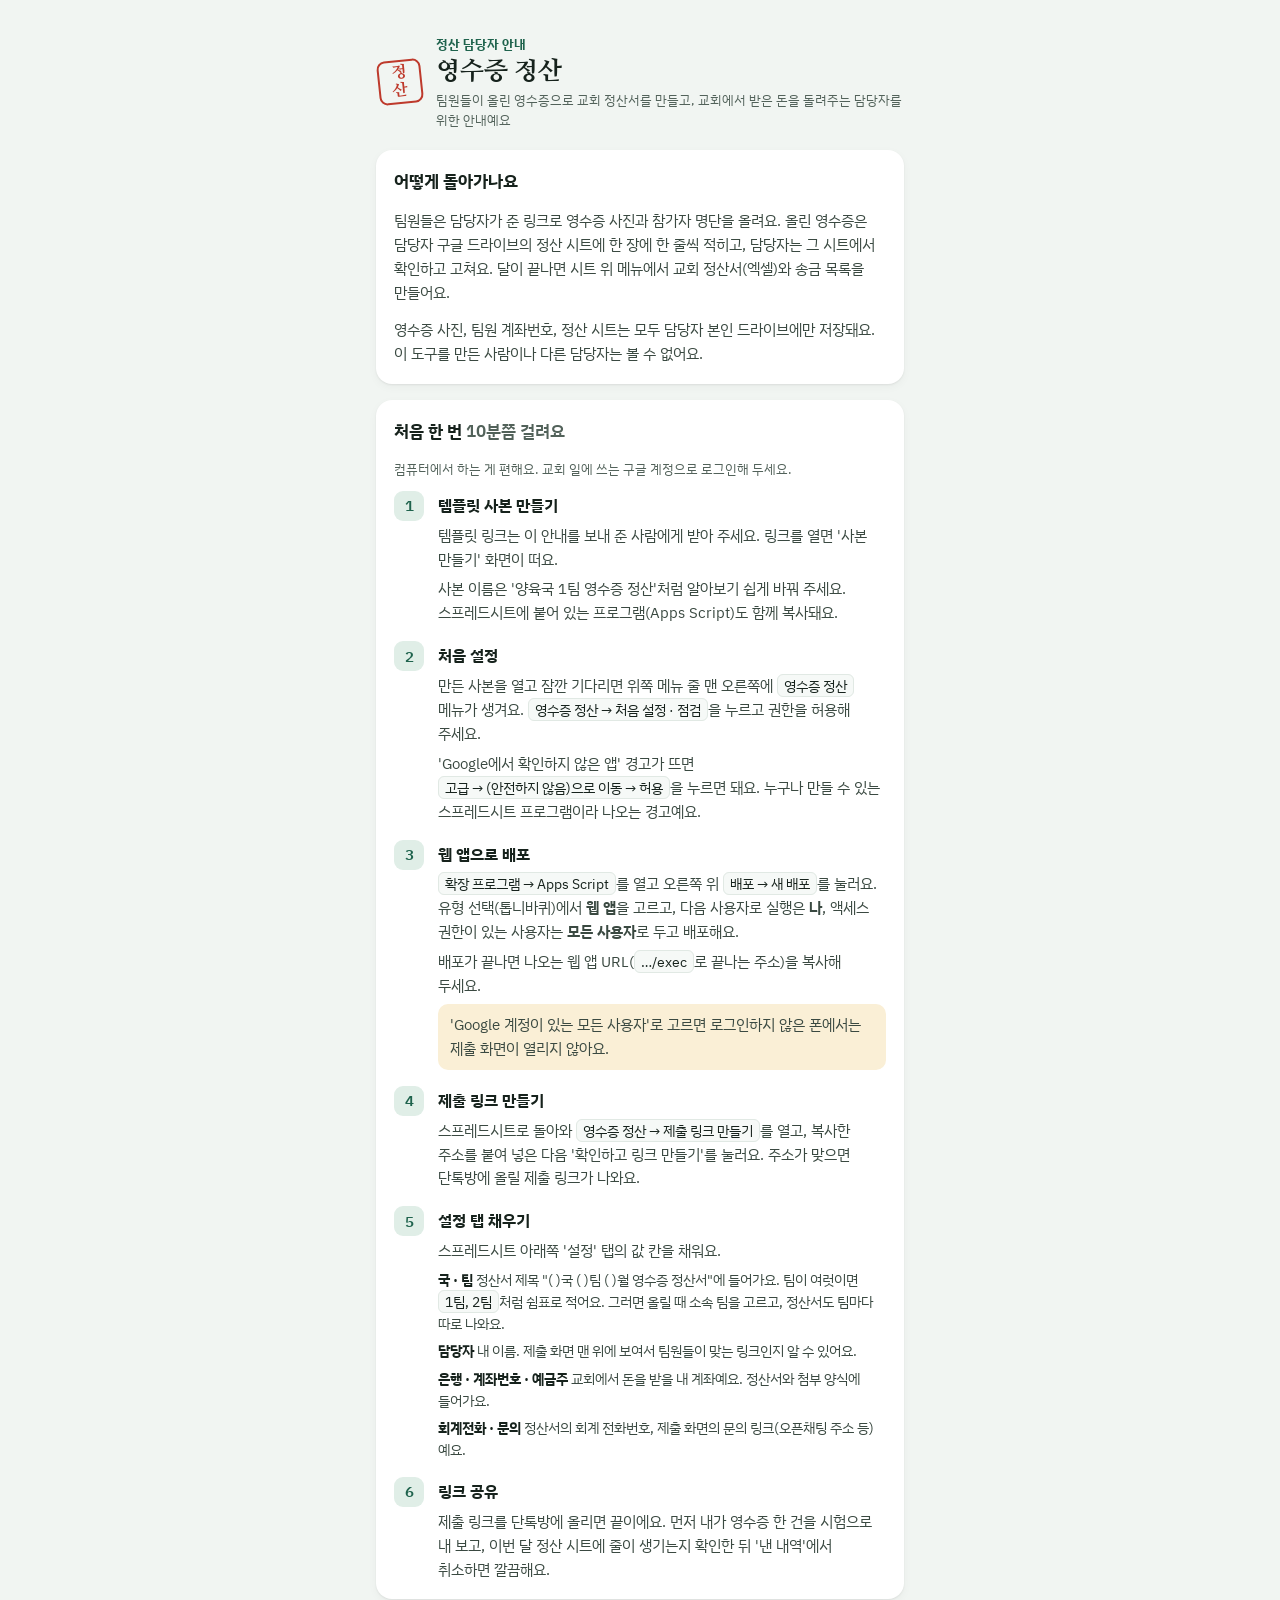
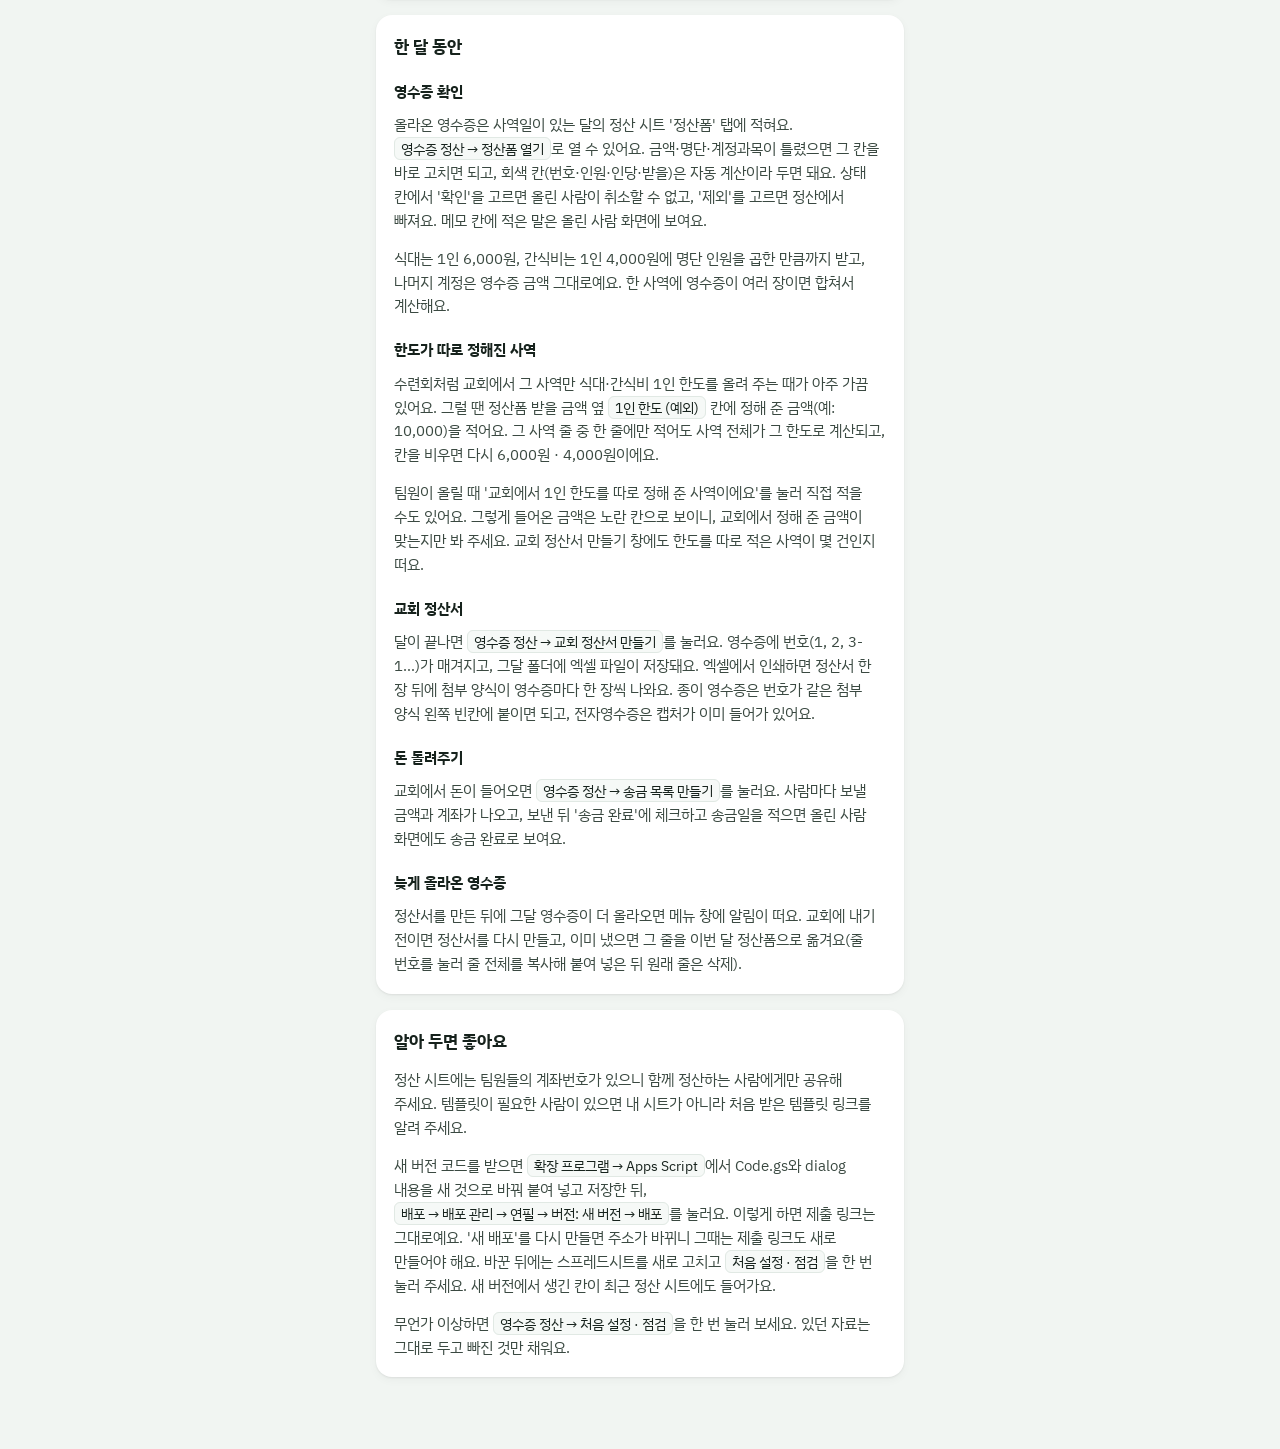
==== settle/guide.html @ 4d880f2c "Add files via upload" ====
<!doctype html>
<html lang="ko">
<head>
<meta charset="utf-8">
<meta name="viewport" content="width=device-width, initial-scale=1, viewport-fit=cover">
<meta name="robots" content="noindex, nofollow">
<meta name="theme-color" content="#1F634D">
<title>영수증 정산 담당자 안내</title>
<meta property="og:title" content="영수증 정산 담당자 안내">
<meta property="og:description" content="영수증을 모아 교회 정산서를 내는 담당자가 처음 한 번 준비하고 달마다 쓰는 방법">
<link rel="preconnect" href="https://fonts.googleapis.com">
<link rel="preconnect" href="https://fonts.gstatic.com" crossorigin>
<link href="https://fonts.googleapis.com/css2?family=IBM+Plex+Mono:wght@500;600&family=IBM+Plex+Sans+KR:wght@400;500;600;700&family=Nanum+Myeongjo:wght@700;800&display=swap" rel="stylesheet">
<link rel="stylesheet" href="style.css">
<style>
  .hero { display: flex; flex-direction: column; gap: 10px; padding: 20px 2px 4px; }
  .card p { margin: 0; }
  .card h3 { margin: 6px 0 -4px; font-size: 15px; font-weight: 700; }
  .steps { list-style: none; margin: 0; padding: 0; display: flex; flex-direction: column; gap: 18px; counter-reset: s; }
  .steps > li { position: relative; padding-left: 44px; counter-increment: s; display: flex; flex-direction: column; gap: 6px; }
  .steps > li::before { content: counter(s); position: absolute; left: 0; top: -2px; width: 30px; height: 30px; border-radius: 9px; display: grid; place-items: center;
                        background: var(--ledger-soft); color: var(--ledger); font: 600 15px/1 var(--mono); }
  .steps b.t { font-size: 16px; }
  .steps p, .card .txt { font-size: 14.5px; color: var(--sub2); line-height: 1.65; }
  .path { display: inline; padding: 1px 6px; border-radius: 6px; background: var(--surface2); border: 1px solid var(--line2); color: var(--ink); font-size: 13.5px; white-space: nowrap; }
  .copy-link { display: inline-flex; align-items: center; justify-content: center; min-height: 48px; padding: 0 18px; border-radius: 12px; background: var(--ledger); color: var(--ledger-ink);
               font-size: 15px; font-weight: 700; text-decoration: none; align-self: flex-start; }
  .warnline { font-size: 13.5px; color: var(--amber); background: var(--amber-bg); border-radius: 10px; padding: 9px 12px; line-height: 1.55; }
  .fine { font-size: 13px; color: var(--sub); }
  .kv { margin: 0; padding: 0; list-style: none; display: flex; flex-direction: column; gap: 6px; font-size: 14px; color: var(--sub2); }
  .kv b { color: var(--ink); }
</style>
</head>
<body>
<div class="page narrow">

  <div class="hero">
    <div class="brand"><span class="seal" aria-hidden="true">정산</span>
      <div><p class="org">정산 담당자 안내</p><h1>영수증 정산</h1>
        <p class="tagline">팀원들이 올린 영수증으로 교회 정산서를 만들고, 교회에서 받은 돈을 돌려주는 담당자를 위한 안내예요</p></div></div>
  </div>

  <section class="card" aria-labelledby="h-how">
    <h2 id="h-how">어떻게 돌아가나요</h2>
    <p class="txt">팀원들은 담당자가 준 링크로 영수증 사진과 참가자 명단을 올려요. 올린 영수증은 담당자 구글 드라이브의 정산 시트에 한 장에 한 줄씩 적히고, 담당자는 그 시트에서 확인하고 고쳐요. 달이 끝나면 시트 위 메뉴에서 교회 정산서(엑셀)와 송금 목록을 만들어요.</p>
    <p class="txt">영수증 사진, 팀원 계좌번호, 정산 시트는 모두 담당자 본인 드라이브에만 저장돼요. 이 도구를 만든 사람이나 다른 담당자는 볼 수 없어요.</p>
  </section>

  <section class="card" aria-labelledby="h-first">
    <h2 id="h-first">처음 한 번<span class="n">10분쯤 걸려요</span></h2>
    <p class="fine">컴퓨터에서 하는 게 편해요. 교회 일에 쓰는 구글 계정으로 로그인해 두세요.</p>
    <ol class="steps">
      <li>
        <b class="t">템플릿 사본 만들기</b>
        <a class="copy-link" id="copy-btn" href="#" hidden target="_blank" rel="noopener">사본 만들기</a>
        <p id="copy-none">템플릿 링크는 이 안내를 보내 준 사람에게 받아 주세요. 링크를 열면 '사본 만들기' 화면이 떠요.</p>
        <p>사본 이름은 '양육국 1팀 영수증 정산'처럼 알아보기 쉽게 바꿔 주세요. 스프레드시트에 붙어 있는 프로그램(Apps Script)도 함께 복사돼요.</p>
      </li>
      <li>
        <b class="t">처음 설정</b>
        <p>만든 사본을 열고 잠깐 기다리면 위쪽 메뉴 줄 맨 오른쪽에 <span class="path">영수증 정산</span> 메뉴가 생겨요. <span class="path">영수증 정산 → 처음 설정 · 점검</span>을 누르고 권한을 허용해 주세요.</p>
        <p>'Google에서 확인하지 않은 앱' 경고가 뜨면 <span class="path">고급 → (안전하지 않음)으로 이동 → 허용</span>을 누르면 돼요. 누구나 만들 수 있는 스프레드시트 프로그램이라 나오는 경고예요.</p>
      </li>
      <li>
        <b class="t">웹 앱으로 배포</b>
        <p><span class="path">확장 프로그램 → Apps Script</span>를 열고 오른쪽 위 <span class="path">배포 → 새 배포</span>를 눌러요. 유형 선택(톱니바퀴)에서 <b>웹 앱</b>을 고르고, 다음 사용자로 실행은 <b>나</b>, 액세스 권한이 있는 사용자는 <b>모든 사용자</b>로 두고 배포해요.</p>
        <p>배포가 끝나면 나오는 웹 앱 URL(<span class="path">…/exec</span>로 끝나는 주소)을 복사해 두세요.</p>
        <p class="warnline">'Google 계정이 있는 모든 사용자'로 고르면 로그인하지 않은 폰에서는 제출 화면이 열리지 않아요.</p>
      </li>
      <li>
        <b class="t">제출 링크 만들기</b>
        <p>스프레드시트로 돌아와 <span class="path">영수증 정산 → 제출 링크 만들기</span>를 열고, 복사한 주소를 붙여 넣은 다음 '확인하고 링크 만들기'를 눌러요. 주소가 맞으면 단톡방에 올릴 제출 링크가 나와요.</p>
      </li>
      <li>
        <b class="t">설정 탭 채우기</b>
        <p>스프레드시트 아래쪽 '설정' 탭의 값 칸을 채워요.</p>
        <ul class="kv">
          <li><b>국 · 팀</b> 정산서 제목 "(  )국 (  )팀 (  )월 영수증 정산서"에 들어가요. 팀이 여럿이면 <span class="path">1팀, 2팀</span>처럼 쉼표로 적어요. 그러면 올릴 때 소속 팀을 고르고, 정산서도 팀마다 따로 나와요.</li>
          <li><b>담당자</b> 내 이름. 제출 화면 맨 위에 보여서 팀원들이 맞는 링크인지 알 수 있어요.</li>
          <li><b>은행 · 계좌번호 · 예금주</b> 교회에서 돈을 받을 내 계좌예요. 정산서와 첨부 양식에 들어가요.</li>
          <li><b>회계전화 · 문의</b> 정산서의 회계 전화번호, 제출 화면의 문의 링크(오픈채팅 주소 등)예요.</li>
        </ul>
      </li>
      <li>
        <b class="t">링크 공유</b>
        <p>제출 링크를 단톡방에 올리면 끝이에요. 먼저 내가 영수증 한 건을 시험으로 내 보고, 이번 달 정산 시트에 줄이 생기는지 확인한 뒤 '낸 내역'에서 취소하면 깔끔해요.</p>
      </li>
    </ol>
  </section>

  <section class="card" aria-labelledby="h-month">
    <h2 id="h-month">한 달 동안</h2>
    <h3>영수증 확인</h3>
    <p class="txt">올라온 영수증은 사역일이 있는 달의 정산 시트 '정산폼' 탭에 적혀요. <span class="path">영수증 정산 → 정산폼 열기</span>로 열 수 있어요. 금액·명단·계정과목이 틀렸으면 그 칸을 바로 고치면 되고, 회색 칸(번호·인원·인당·받을)은 자동 계산이라 두면 돼요. 상태 칸에서 '확인'을 고르면 올린 사람이 취소할 수 없고, '제외'를 고르면 정산에서 빠져요. 메모 칸에 적은 말은 올린 사람 화면에 보여요.</p>
    <p class="txt">식대는 1인 6,000원, 간식비는 1인 4,000원에 명단 인원을 곱한 만큼까지 받고, 나머지 계정은 영수증 금액 그대로예요. 한 사역에 영수증이 여러 장이면 합쳐서 계산해요.</p>
    <h3>한도가 따로 정해진 사역</h3>
    <p class="txt">수련회처럼 교회에서 그 사역만 식대·간식비 1인 한도를 올려 주는 때가 아주 가끔 있어요. 그럴 땐 정산폼 받을 금액 옆 <span class="path">1인 한도 (예외)</span> 칸에 정해 준 금액(예: 10,000)을 적어요. 그 사역 줄 중 한 줄에만 적어도 사역 전체가 그 한도로 계산되고, 칸을 비우면 다시 6,000원 · 4,000원이에요.</p>
    <p class="txt">팀원이 올릴 때 '교회에서 1인 한도를 따로 정해 준 사역이에요'를 눌러 직접 적을 수도 있어요. 그렇게 들어온 금액은 노란 칸으로 보이니, 교회에서 정해 준 금액이 맞는지만 봐 주세요. 교회 정산서 만들기 창에도 한도를 따로 적은 사역이 몇 건인지 떠요.</p>
    <h3>교회 정산서</h3>
    <p class="txt">달이 끝나면 <span class="path">영수증 정산 → 교회 정산서 만들기</span>를 눌러요. 영수증에 번호(1, 2, 3-1…)가 매겨지고, 그달 폴더에 엑셀 파일이 저장돼요. 엑셀에서 인쇄하면 정산서 한 장 뒤에 첨부 양식이 영수증마다 한 장씩 나와요. 종이 영수증은 번호가 같은 첨부 양식 왼쪽 빈칸에 붙이면 되고, 전자영수증은 캡처가 이미 들어가 있어요.</p>
    <h3>돈 돌려주기</h3>
    <p class="txt">교회에서 돈이 들어오면 <span class="path">영수증 정산 → 송금 목록 만들기</span>를 눌러요. 사람마다 보낼 금액과 계좌가 나오고, 보낸 뒤 '송금 완료'에 체크하고 송금일을 적으면 올린 사람 화면에도 송금 완료로 보여요.</p>
    <h3>늦게 올라온 영수증</h3>
    <p class="txt">정산서를 만든 뒤에 그달 영수증이 더 올라오면 메뉴 창에 알림이 떠요. 교회에 내기 전이면 정산서를 다시 만들고, 이미 냈으면 그 줄을 이번 달 정산폼으로 옮겨요(줄 번호를 눌러 줄 전체를 복사해 붙여 넣은 뒤 원래 줄은 삭제).</p>
  </section>

  <section class="card" aria-labelledby="h-tips">
    <h2 id="h-tips">알아 두면 좋아요</h2>
    <p class="txt">정산 시트에는 팀원들의 계좌번호가 있으니 함께 정산하는 사람에게만 공유해 주세요. 템플릿이 필요한 사람이 있으면 내 시트가 아니라 처음 받은 템플릿 링크를 알려 주세요.</p>
    <p class="txt">새 버전 코드를 받으면 <span class="path">확장 프로그램 → Apps Script</span>에서 Code.gs와 dialog 내용을 새 것으로 바꿔 붙여 넣고 저장한 뒤, <span class="path">배포 → 배포 관리 → 연필 → 버전: 새 버전 → 배포</span>를 눌러요. 이렇게 하면 제출 링크는 그대로예요. '새 배포'를 다시 만들면 주소가 바뀌니 그때는 제출 링크도 새로 만들어야 해요. 바꾼 뒤에는 스프레드시트를 새로 고치고 <span class="path">처음 설정 · 점검</span>을 한 번 눌러 주세요. 새 버전에서 생긴 칸이 최근 정산 시트에도 들어가요.</p>
    <p class="txt">무언가 이상하면 <span class="path">영수증 정산 → 처음 설정 · 점검</span>을 한 번 눌러 보세요. 있던 자료는 그대로 두고 빠진 것만 채워요.</p>
  </section>

</div>
<script>
"use strict";
// ★ 템플릿 스프레드시트 주소(또는 ID)를 따옴표 안에 넣으면 '템플릿 사본 만들기' 버튼이 생겨요.
//   비워 두고 이 안내 주소 끝에 ?t=템플릿ID 를 붙여 보내도 돼요.
const 템플릿 = "";
(function () {
  function 아이디(v) {
    v = String(v || "").trim();
    const m = /\/d\/([A-Za-z0-9_-]{20,})/.exec(v);
    if (m) return m[1];
    return /^[A-Za-z0-9_-]{20,}$/.test(v) ? v : "";
  }
  let t = 아이디(템플릿);
  try { if (!t) t = 아이디(new URLSearchParams(location.search).get("t")); } catch (e) { }
  if (!t) return;
  const a = document.getElementById("copy-btn"), n = document.getElementById("copy-none");
  a.href = "https://docs.google.com/spreadsheets/d/" + t + "/copy";
  a.hidden = false;
  if (n) n.hidden = true;
})();
</script>
</body>
</html>
---- settle/style.css ----
/* 영수증 정산 — 제출 화면 · 관리자 화면 공통 */
:root {
  color-scheme: light;
  --paper: #F1F5F2; --surface: #FFFFFF; --surface2: #F6F9F7;
  --ink: #16221C; --sub: #52625A; --sub2: #3A4941;
  --line: #CDD8D1; --line2: #E1E9E4;
  --ledger: #1F634D; --ledger-ink: #FFFFFF; --ledger-soft: #E0EEE7; --ledger-line: #93BFAE;
  --seal: #BE3A2C;
  --amber-bg: #FAEFD6; --amber: #744E00; --red-bg: #FBE6E3; --red: #9E2B23; --blue-bg: #E4EEF7; --blue: #1D4E7A;
  --shadow: 0 1px 2px rgba(22,34,28,.07), 0 3px 10px rgba(22,34,28,.04);
  --form-paper: #FFFFFF; --form-ink: #151515; --form-line: #3A3A3A; --form-fill: #F1F1F1; --form-sub: #8A8A8A;
  --sans: "IBM Plex Sans KR", "Apple SD Gothic Neo", "Malgun Gothic", "Noto Sans KR", "Noto Sans CJK KR", sans-serif;
  --serif: "Nanum Myeongjo", "Noto Serif KR", "AppleMyungjo", "Noto Serif CJK KR", serif;
  --mono: "IBM Plex Mono", ui-monospace, "SFMono-Regular", Menlo, Consolas, monospace;
}
@media (prefers-color-scheme: dark) {
  :root {
    color-scheme: dark;
    --paper: #0E1411; --surface: #161F1A; --surface2: #1C2620;
    --ink: #E3ECE7; --sub: #9AAEA4; --sub2: #BDCBC3;
    --line: #2E3C35; --line2: #232E28;
    --ledger: #6CC3A1; --ledger-ink: #0A1914; --ledger-soft: #1A2F27; --ledger-line: #2F5B4B;
    --seal: #E26A5C;
    --amber-bg: #33270D; --amber: #F2C66E; --red-bg: #3A1A17; --red: #F29B91; --blue-bg: #14263A; --blue: #9CC7EE;
    --shadow: 0 1px 2px rgba(0,0,0,.4);
    --form-paper: #FBFBF8; --form-fill: #ECECE8;
  }
}

* { box-sizing: border-box; }
html { -webkit-text-size-adjust: 100%; }
body { margin: 0; background: var(--paper); color: var(--ink); font-family: var(--sans); font-size: 15px; line-height: 1.55; word-break: keep-all; overflow-wrap: anywhere; }
button, input, select, textarea { font-family: inherit; }
button { -webkit-tap-highlight-color: transparent; cursor: pointer; }
:focus-visible { outline: 2px solid var(--ledger); outline-offset: 2px; }
[hidden] { display: none !important; }
.sr { position: absolute !important; width: 1px; height: 1px; overflow: hidden; clip: rect(0 0 0 0); white-space: nowrap; }
.num { font-variant-numeric: tabular-nums; }
.page { max-width: 760px; margin: 0 auto; padding-inline: 16px; padding-block: max(14px, env(safe-area-inset-top)) max(72px, env(safe-area-inset-bottom)); display: flex; flex-direction: column; gap: 16px; }
.page.narrow { max-width: 560px; }

/* 머리 */
.top { display: flex; align-items: center; justify-content: space-between; gap: 12px 16px; flex-wrap: wrap; padding-top: 6px; }
.brand { display: flex; align-items: center; gap: 14px; min-width: 0; }
.seal { flex-shrink: 0; width: 44px; height: 44px; display: grid; place-items: center; border: 2px solid var(--seal); border-radius: 8px; color: var(--seal);
        font: 800 16px/1 var(--serif); writing-mode: vertical-rl; letter-spacing: 2px; transform: rotate(-6deg); }
.seal.sm { width: 34px; height: 34px; font-size: 13px; border-width: 1.5px; border-radius: 6px; }
h1 { margin: 0; font: 800 25px/1.2 var(--serif); letter-spacing: -.01em; text-wrap: balance; }
h1.sm { font-size: 20px; }
.org { margin: 0 0 3px; font-size: 13px; font-weight: 700; color: var(--ledger); }
.org.sm { margin: 2px 0 0; font-size: 12px; font-weight: 600; color: var(--sub); }
.tagline { margin: 3px 0 0; font-size: 13px; color: var(--sub); }
h2 { margin: 0; font-size: 17px; font-weight: 700; }
h2 .n { color: var(--sub); font-weight: 600; margin-left: 4px; }
.pill { display: inline-flex; align-items: center; gap: 6px; min-height: 40px; padding: 0 14px; border-radius: 20px; border: 1px solid var(--line); background: var(--surface);
        color: var(--ink); font-size: 14px; font-weight: 700; text-decoration: none; white-space: nowrap; }
.setup { margin: 0; padding: 10px 12px; border-radius: 10px; background: var(--red-bg); color: var(--red); font-size: 13px; line-height: 1.5; }

/* 버튼 · 입력 */
.btn { display: flex; align-items: center; justify-content: center; gap: 8px; width: 100%; min-height: 54px; padding: 0 16px; border: 0; border-radius: 14px;
       background: var(--ledger); color: var(--ledger-ink); font-size: 16px; font-weight: 700; text-align: center; text-decoration: none; }
.btn[disabled] { background: var(--line2); color: var(--sub2); cursor: default; font-size: 15px; }
.btn.busy[disabled] { background: var(--ledger); color: var(--ledger-ink); opacity: .85; }
.btn.ghost { min-height: 48px; background: var(--surface); box-shadow: inset 0 0 0 1.5px var(--line); color: var(--ink); font-size: 15px; }
.btn.danger { min-height: 48px; background: var(--surface); box-shadow: inset 0 0 0 1.5px var(--red-bg); color: var(--red); font-size: 15px; }
.btn.danger.sure { background: var(--red); color: #fff; box-shadow: none; }
.btn-sm { display: inline-flex; align-items: center; justify-content: center; gap: 6px; min-height: 40px; padding: 0 14px; border-radius: 10px; border: 1px solid var(--line);
          background: var(--surface); color: var(--ink); font-size: 14px; font-weight: 700; white-space: nowrap; text-decoration: none; }
.btn-sm.fill { background: var(--ledger); border-color: var(--ledger); color: var(--ledger-ink); }
.btn-sm.warn { border-color: var(--red-bg); color: var(--red); }
.btn-sm[disabled] { opacity: .55; cursor: default; }
.linkbtn { display: inline; padding: 0; border: 0; background: none; color: var(--ledger); font-size: inherit; font-weight: 700; text-decoration: underline; text-underline-offset: 2px; }
.linkbtn.red { color: var(--red); }
.fld { display: flex; flex-direction: column; gap: 6px; min-width: 0; }
.fld > span:first-child, .lbl { font-size: 14px; font-weight: 700; }
.fld small { font-size: 12px; color: var(--sub); font-weight: 400; }
.inp { width: 100%; height: 48px; padding: 0 14px; border: 1px solid var(--line); border-radius: 10px; background: var(--surface); color: var(--ink); font-size: 16px; }
textarea.inp { height: auto; min-height: 84px; padding: 10px 14px; line-height: 1.5; resize: vertical; }
.inp::placeholder { color: #7B8A82; }
.inp.digits { letter-spacing: .3em; }
.suffix { display: flex; align-items: center; gap: 8px; }
.suffix .inp { flex: 1; min-width: 0; }
.suffix b { font-weight: 600; color: var(--sub2); }
.grid2 { display: grid; grid-template-columns: repeat(2, minmax(0, 1fr)); gap: 12px; }
.grid2 .wide { grid-column: 1 / -1; }
@media (max-width: 479px) { .grid2 { grid-template-columns: minmax(0, 1fr); } }
.check { display: flex; align-items: center; gap: 10px; min-height: 40px; font-size: 14px; color: var(--sub2); }
.check input { width: 20px; height: 20px; margin: 0; accent-color: var(--ledger); flex-shrink: 0; }
.foot { margin: 0; font-size: 13px; line-height: 1.55; color: var(--sub); }
.note { margin: 0; font-size: 13px; line-height: 1.55; color: var(--sub); }
.note.warn { color: var(--amber); }
.spin { width: 18px; height: 18px; flex-shrink: 0; border: 2.5px solid currentColor; border-right-color: transparent; border-radius: 50%; animation: spin .8s linear infinite; }
.spin.sm { width: 14px; height: 14px; border-width: 2px; }
@keyframes spin { to { transform: rotate(360deg); } }
@media (prefers-reduced-motion: reduce) { .spin { animation-duration: 2.4s; } }
.box { margin: 0; display: flex; align-items: flex-start; gap: 8px; padding: 10px 12px; border-radius: 10px; font-size: 13.5px; line-height: 1.5; }
.box svg { flex-shrink: 0; margin-top: 2px; }
.box.bad { background: var(--red-bg); color: var(--red); }
.box.warn { background: var(--amber-bg); color: var(--amber); }
.box.info { background: var(--ledger-soft); color: var(--sub2); }
.card { background: var(--surface); border-radius: 16px; box-shadow: var(--shadow); padding: 18px; display: flex; flex-direction: column; gap: 14px; }

/* 탭 */
.tabs { display: inline-grid; grid-auto-flow: column; gap: 4px; padding: 4px; border-radius: 12px; background: var(--line2); max-width: 100%; overflow-x: auto; }
.tabs button { min-height: 40px; padding: 0 14px; border: 0; border-radius: 9px; background: transparent; color: var(--sub2); font-size: 14px; font-weight: 700; white-space: nowrap; }
.tabs button[aria-pressed="true"] { background: var(--surface); color: var(--ink); box-shadow: 0 1px 2px rgba(0,0,0,.12); }
.tabs .cnt { margin-left: 4px; padding: 0 6px; border-radius: 8px; background: var(--ledger-soft); color: var(--ledger); font-size: 12px; }
.tabs.wide { display: grid; grid-auto-columns: minmax(0, 1fr); width: 100%; }

/* 요약 (영수증 띠) */
.summary { position: relative; background: var(--surface); border-radius: 16px 16px 0 0; box-shadow: var(--shadow); padding: 18px 18px 20px; display: flex; flex-direction: column; gap: 12px; margin-bottom: 6px; }
.summary::after { content: ""; position: absolute; left: 0; right: 0; bottom: -7px; height: 8px; background: var(--surface);
  -webkit-mask: url("data:image/svg+xml,%3Csvg xmlns='http://www.w3.org/2000/svg' width='12' height='8'%3E%3Cpath d='M0 0h12L6 8z'/%3E%3C/svg%3E") 0 0 / 12px 8px repeat-x;
          mask: url("data:image/svg+xml,%3Csvg xmlns='http://www.w3.org/2000/svg' width='12' height='8'%3E%3Cpath d='M0 0h12L6 8z'/%3E%3C/svg%3E") 0 0 / 12px 8px repeat-x; }
.eyebrow { margin: 0; font-size: 13px; font-weight: 600; color: var(--sub); letter-spacing: .02em; }
.big { display: flex; align-items: baseline; justify-content: space-between; gap: 12px; flex-wrap: wrap; }
.big span { font-size: 15px; font-weight: 700; }
.big b { font-size: 34px; line-height: 1.1; font-weight: 700; color: var(--ledger); font-variant-numeric: tabular-nums; }
.big b small { font-size: 18px; margin-left: 2px; }
.big.mid b { font-size: 28px; }
.meta { margin: -6px 0 0; font-size: 13px; color: var(--sub); font-variant-numeric: tabular-nums; }
.acct { list-style: none; margin: 0; padding: 12px 0 0; border-top: 1px dashed var(--line); display: flex; flex-direction: column; gap: 6px; font-size: 14px; }
.acct li { display: flex; align-items: baseline; gap: 6px; color: var(--sub2); }
.acct .lead { flex: 1; min-width: 12px; border-bottom: 1.5px dotted var(--line); transform: translateY(-4px); }
.acct .n { font-variant-numeric: tabular-nums; font-weight: 600; color: var(--ink); white-space: nowrap; }

/* 사역 카드 */
.list-head { display: flex; align-items: center; justify-content: space-between; gap: 12px; }
.items { display: flex; flex-direction: column; gap: 10px; }
.empty { margin: 0; padding: 22px 16px; border-radius: 14px; border: 1.5px dashed var(--line); text-align: center; color: var(--sub); font-size: 14px; }
.item { background: var(--surface); border-radius: 14px; box-shadow: var(--shadow); scroll-margin-top: 12px; }
.item.open { box-shadow: 0 0 0 2px var(--ledger), var(--shadow); }
.item.dim { opacity: .62; }
.head-btn { display: grid; grid-template-columns: auto minmax(0, 1fr) auto; align-items: start; gap: 12px; width: 100%; padding: 14px 14px 12px; border: 0; border-radius: 14px;
            background: none; color: inherit; text-align: left; font-size: 15px; }
.no { display: grid; place-items: center; min-width: 34px; height: 34px; padding: 0 6px; border-radius: 9px; background: var(--ledger-soft); color: var(--ledger); font: 600 15px/1 var(--mono); }
.no.off { background: var(--line2); color: var(--sub); }
.head-main { display: flex; flex-direction: column; gap: 1px; min-width: 0; }
.head-main .t { font-size: 16px; font-weight: 700; line-height: 1.4; }
.head-main .t.dim { color: var(--sub); font-weight: 600; }
.head-main .m { font-size: 13px; color: var(--sub); }
.head-amt { display: flex; flex-direction: column; align-items: flex-end; gap: 3px; text-align: right; }
.head-amt b { font-size: 16px; font-weight: 700; font-variant-numeric: tabular-nums; white-space: nowrap; }
.head-amt s { font-size: 12px; color: var(--sub); font-variant-numeric: tabular-nums; white-space: nowrap; }
.flag { padding: 2px 8px; border-radius: 999px; font-size: 11px; font-weight: 700; white-space: nowrap; }
.flag.ok { background: var(--ledger-soft); color: var(--ledger); }
.flag.warn { background: var(--amber-bg); color: var(--amber); }
.flag.bad { background: var(--red-bg); color: var(--red); }
.flag.wait { background: var(--line2); color: var(--sub2); }
.flag.paid { background: var(--blue-bg); color: var(--blue); }
.strip { display: flex; flex-wrap: wrap; gap: 8px; padding: 0 14px 12px 60px; }
.tb { position: relative; width: 44px; height: 58px; border-radius: 6px; overflow: hidden; background: var(--surface2); border: 1px solid var(--line2); padding: 0; }
.tb img { display: block; width: 100%; height: 100%; object-fit: cover; }
.tb .tno { position: absolute; left: 2px; bottom: 2px; padding: 0 4px; border-radius: 4px; background: rgba(12,20,16,.72); color: #fff; font: 600 10px/1.5 var(--mono); }
.tb .ph { display: grid; place-items: center; width: 100%; height: 100%; font-size: 10px; color: var(--sub); }
.line-note { margin: 0; padding: 0 14px 12px 60px; font-size: 13px; line-height: 1.5; }
.line-note.bad { color: var(--red); }
.line-note.warn { color: var(--amber); }
.line-note.sub { color: var(--sub); }
@media (max-width: 380px) { .strip, .line-note { padding-left: 14px; } }
.add-row { display: flex; align-items: center; justify-content: center; gap: 8px; width: 100%; min-height: 52px; border: 1.5px dashed var(--ledger-line);
           border-radius: 14px; background: transparent; color: var(--ledger); font-size: 15px; font-weight: 700; }

/* 사역 쓰기 */
.ed { border-top: 1px solid var(--line2); padding: 16px 14px 14px; display: flex; flex-direction: column; gap: 20px; }
.f { display: flex; flex-direction: column; gap: 8px; }
.f-h { display: flex; align-items: baseline; justify-content: space-between; gap: 8px; }
.opt { font-size: 12px; font-weight: 600; color: var(--sub); margin-left: 4px; }
.count { font-size: 15px; font-weight: 700; color: var(--ledger); font-variant-numeric: tabular-nums; }
.hint { font-size: 12px; color: var(--sub); text-align: right; }
.seg3 { display: grid; grid-template-columns: repeat(3, minmax(0, 1fr)); gap: 6px; }
.seg3 button { display: flex; flex-direction: column; align-items: center; justify-content: center; gap: 1px; min-height: 58px; padding: 6px 4px; border-radius: 12px;
               border: 1px solid var(--line); background: var(--surface); color: var(--ink); }
.seg3 b { font-size: 15px; }
.seg3 small { font-size: 12px; color: var(--sub); font-variant-numeric: tabular-nums; }
.seg3 button[aria-pressed="true"] { border-color: var(--ledger); background: var(--ledger-soft); box-shadow: inset 0 0 0 1px var(--ledger); }
.seg3 button[aria-pressed="true"] small { color: var(--ledger); }
.rule { margin: 0; font-size: 13px; line-height: 1.55; color: var(--sub); }
.rule b { color: var(--ink); }
.chips { display: flex; flex-wrap: wrap; gap: 6px; }
.chip-btn { min-height: 40px; padding: 0 14px; border-radius: 20px; border: 1px solid var(--line); background: var(--surface); color: var(--sub2); font-size: 14px; font-weight: 600; }
.chip-btn[aria-pressed="true"] { background: var(--ledger); border-color: var(--ledger); color: var(--ledger-ink); }
.acts { display: grid; grid-template-columns: repeat(2, minmax(0, 1fr)); gap: 6px; }
@media (max-width: 339px) { .acts { grid-template-columns: 1fr; } }
.act { display: flex; align-items: flex-start; gap: 9px; width: 100%; min-height: 56px; padding: 9px 10px; border-radius: 12px; border: 1px solid var(--line);
       background: var(--surface); color: var(--ink); text-align: left; }
.act .tick { flex-shrink: 0; width: 20px; height: 20px; margin-top: 1px; display: grid; place-items: center; border-radius: 5px; border: 1.5px solid var(--ledger-line);
             background: var(--surface); color: var(--ledger-ink); }
.act .tx { display: flex; flex-direction: column; gap: 1px; min-width: 0; }
.act b { font-size: 15px; line-height: 1.3; }
.act small { font-size: 12px; line-height: 1.4; color: var(--sub); }
.act[aria-checked="true"] { border-color: var(--ledger); background: var(--ledger-soft); box-shadow: inset 0 0 0 1px var(--ledger); }
.act[aria-checked="true"] .tick { background: var(--ledger); border-color: var(--ledger); }
textarea.inp.memo { min-height: 66px; }
.linkbtn.sm { font-size: 13px; align-self: flex-start; text-align: left; }
.limit { display: flex; flex-direction: column; gap: 6px; padding: 10px 12px; border-radius: 12px; background: var(--amber-bg); }
.limit .amt { max-width: 240px; }
.limit .note { color: var(--amber); }
.names { list-style: none; margin: 0; padding: 0; display: flex; flex-wrap: wrap; gap: 6px; }
.name { display: inline-flex; align-items: center; height: 36px; padding: 0 2px 0 12px; border-radius: 18px; background: var(--ledger-soft); font-size: 14px; font-weight: 600; max-width: 100%; }
.name span { min-width: 0; overflow: hidden; text-overflow: ellipsis; white-space: nowrap; }
.name button { display: grid; place-items: center; width: 32px; height: 32px; flex-shrink: 0; padding: 0; border: 0; border-radius: 16px; background: none; color: var(--sub2); }
.none { margin: 0; padding: 10px 12px; border-radius: 10px; background: var(--surface2); font-size: 13px; color: var(--sub); }
.addrow { display: flex; gap: 8px; }
.addrow .inp { flex: 1; min-width: 0; }
.addrow .btn-sm { min-height: 48px; }
.names-tools { display: flex; flex-wrap: wrap; align-items: center; justify-content: space-between; gap: 8px; }
.names-tools select { max-width: 100%; height: 40px; padding: 0 10px; border-radius: 10px; border: 1px solid var(--line); background: var(--surface); color: var(--ink); font-size: 14px; }

.rcs { display: flex; flex-direction: column; gap: 10px; }
.rcs:empty { display: none; }
.rc { display: flex; flex-direction: column; gap: 10px; padding: 10px 12px 12px; border: 1px solid var(--line); border-radius: 12px; background: var(--surface); }
.rc-top { display: flex; align-items: center; justify-content: space-between; gap: 8px; }
.rno { padding: 2px 8px; border: 1.5px solid var(--ledger-line); border-radius: 6px; color: var(--ledger); font: 600 13px/1.5 var(--mono); }
.x { display: grid; place-items: center; width: 40px; height: 40px; margin: -8px -8px -8px 0; padding: 0; border: 0; border-radius: 20px; background: none; color: var(--sub2); }
.rc-body { display: flex; align-items: flex-start; gap: 12px; }
.thumb { position: relative; flex-shrink: 0; width: 66px; height: 90px; border-radius: 8px; overflow: hidden; background: var(--surface2); border: 1px solid var(--line2); padding: 0; }
.thumb img { display: block; width: 100%; height: 100%; object-fit: cover; }
.thumb .ph { display: grid; place-items: center; width: 100%; height: 100%; padding: 4px; text-align: center; font-size: 11px; line-height: 1.3; color: var(--sub); }
.thumb .ov { position: absolute; inset: 0; display: grid; place-items: center; background: rgba(12,20,16,.45); color: #fff; }
.thumb .ov.bad { background: rgba(160,48,43,.8); font-weight: 700; font-size: 13px; }
.thumb .done { position: absolute; left: 4px; bottom: 4px; display: grid; place-items: center; width: 20px; height: 20px; border-radius: 10px; background: #fff; color: #1F634D; box-shadow: 0 1px 2px rgba(0,0,0,.25); }
.rc-right { flex-grow: 1; min-width: 0; display: flex; flex-direction: column; gap: 8px; }
.seg2 { display: grid; grid-template-columns: repeat(2, minmax(0, 1fr)); gap: 4px; padding: 3px; border-radius: 11px; background: var(--surface2); border: 1px solid var(--line2); }
.seg2 button { height: 38px; padding: 0 4px; border: 0; border-radius: 8px; background: transparent; color: var(--sub); font-size: 14px; font-weight: 600; }
.seg2 button[aria-pressed="true"] { background: var(--surface); color: var(--ledger); box-shadow: 0 1px 2px rgba(0,0,0,.14); }
@media (max-width: 359px) { .seg2 .w { display: none; } }
.amt { display: flex; align-items: center; gap: 6px; font-size: 15px; }
.amt input { flex: 1; min-width: 0; height: 46px; padding: 0 12px; border: 1px solid var(--line); border-radius: 10px; background: var(--surface); color: var(--ink);
             font-size: 18px; font-weight: 700; text-align: right; font-variant-numeric: tabular-nums; }
.amt input::placeholder { color: #7B8A82; font-weight: 500; }
.att { display: flex; flex-wrap: wrap; align-items: center; gap: 8px; }
.att:empty { display: none; }
.att .tb { width: 48px; height: 48px; }
.att .tb .del { position: absolute; top: 1px; right: 1px; display: grid; place-items: center; width: 24px; height: 24px; padding: 0; border: 0; border-radius: 12px;
                background: rgba(12,20,16,.72); color: #fff; }
.attadd { display: inline-flex; align-items: center; gap: 4px; min-height: 40px; padding: 0 12px; border: 1.5px dashed var(--ledger-line); border-radius: 10px; background: transparent;
          color: var(--ledger); font-size: 13px; font-weight: 700; }
.rc-msg { display: flex; flex-direction: column; gap: 6px; }
.rc-msg:empty { display: none; }
.st { margin: 0; display: flex; align-items: flex-start; gap: 6px; font-size: 13px; line-height: 1.5; color: var(--sub); }
.st svg { flex-shrink: 0; margin-top: 2px; }
.st.ok { color: var(--ledger); }
.st.warn { padding: 8px 10px; border-radius: 8px; background: var(--amber-bg); color: var(--amber); }
.st.bad { color: var(--red); }
.cands { display: flex; flex-wrap: wrap; align-items: center; gap: 6px; }
.cands span { width: 100%; font-size: 12px; color: var(--sub); }
.cand { min-height: 36px; padding: 0 12px; border: 1px solid var(--line); border-radius: 18px; background: var(--surface); color: var(--ledger); font-size: 14px; font-weight: 600; font-variant-numeric: tabular-nums; }
.pair { display: flex; flex-wrap: wrap; gap: 6px; }
.pair button { min-height: 36px; padding: 0 12px; border-radius: 18px; font-size: 13px; font-weight: 700; }
.pair .yes { border: 0; background: var(--ledger); color: var(--ledger-ink); }
.pair .no2 { border: 1px solid var(--line); background: var(--surface); color: var(--sub2); }
.rc-add { display: flex; flex-direction: column; gap: 8px; }
.add-tile { display: flex; align-items: center; justify-content: center; gap: 8px; width: 100%; min-height: 54px; border: 1.5px dashed var(--ledger-line); border-radius: 12px;
            background: var(--surface2); color: var(--ledger); font-size: 15px; font-weight: 700; }
.rc-add .row { display: flex; flex-wrap: wrap; align-items: center; justify-content: space-between; gap: 8px; font-size: 13px; color: var(--sub); }
.calc { display: flex; flex-direction: column; gap: 8px; }
.calc:empty { display: none; }
.sum { display: flex; flex-direction: column; gap: 6px; padding: 12px 14px; border-radius: 12px; background: var(--surface2); border: 1px solid var(--line2); }
.sum .r { display: flex; justify-content: space-between; gap: 10px; font-size: 14px; color: var(--sub2); font-variant-numeric: tabular-nums; }
.sum .hr { height: 0; border-top: 1px dashed var(--line); margin: 2px 0; }
.sum .tot { display: flex; justify-content: space-between; align-items: baseline; gap: 10px; font-size: 15px; font-weight: 700; }
.sum .tot b { font-size: 19px; color: var(--ledger); font-variant-numeric: tabular-nums; }
.warns { display: flex; flex-direction: column; gap: 6px; }
.warns:empty { display: none; }
.ed-foot { display: grid; grid-template-columns: minmax(0, 2fr) minmax(0, 1fr); gap: 8px; }
.ed-foot .btn { min-height: 48px; font-size: 15px; }

/* 교회 양식 미리 보기 */
.scroller { overflow-x: auto; border-radius: 12px; -webkit-overflow-scrolling: touch; }
.sheet { min-width: 700px; padding: 22px 22px 26px; background: var(--form-paper); color: var(--form-ink); font-size: 12px; line-height: 1.4; }
.sheet .t { display: flex; align-items: flex-start; justify-content: space-between; gap: 12px; }
.sheet h3 { margin: 0; flex-grow: 1; text-align: center; font: 700 19px/1.3 var(--sans); letter-spacing: .02em; }
.sheet .yr { text-align: right; font-size: 11.5px; line-height: 1.5; white-space: nowrap; }
.sheet h4 { margin: 16px 0 6px; font-size: 13px; }
.sheet h4 small { font-weight: 400; color: var(--form-sub); margin-left: 6px; }
.sheet table { width: 100%; border-collapse: collapse; font-variant-numeric: tabular-nums; }
.sheet th, .sheet td { border: 1px solid var(--form-line); padding: 5px 6px; text-align: center; height: 26px; }
.sheet th { background: var(--form-fill); font-weight: 700; }
.sheet td.r { text-align: right; }
.sheet tr.total td { font-weight: 700; background: var(--form-fill); }
.sheet .bank { width: 70%; margin-left: auto; margin-top: 12px; }
.forms { display: grid; grid-auto-flow: column; grid-auto-columns: 232px; gap: 12px; overflow-x: auto; padding-bottom: 10px; -webkit-overflow-scrolling: touch; }
.form { display: flex; flex-direction: column; background: var(--form-paper); color: var(--form-ink); border: 1px solid var(--form-line); font-size: 11.5px; line-height: 1.4; }
.form .fh { padding: 7px 8px 5px; border-bottom: 1px solid var(--form-line); text-align: center; }
.form .fh b { display: block; font: 800 17px/1.2 var(--serif); letter-spacing: .3em; }
.form .fh span { display: flex; justify-content: space-between; margin-top: 3px; font-size: 10px; color: var(--form-sub); }
.form .fh span em { font: 600 11px var(--mono); color: var(--form-ink); font-style: normal; }
.form dl { display: grid; grid-template-columns: 76px minmax(0, 1fr); margin: 0; }
.form dt, .form dd { margin: 0; padding: 4px 6px; border-bottom: 1px solid var(--form-line); min-height: 25px; }
.form dt { background: var(--form-fill); border-right: 1px solid var(--form-line); font-weight: 700; font-size: 11px; }
.form dd { white-space: pre-line; }
.form .attach { display: flex; align-items: center; justify-content: center; gap: 4px; height: 230px; padding: 6px; border-bottom: 1px solid var(--form-line); color: var(--form-sub); font-size: 11px; }
.form .attach img { min-width: 0; max-width: 100%; max-height: 100%; object-fit: contain; }
.form .who { padding: 4px 6px; background: var(--form-fill); border-bottom: 1px solid var(--form-line); font-weight: 700; font-size: 11px; text-align: center; }
.form .names-p { margin: 0; padding: 5px 6px 8px; min-height: 40px; font-size: 11px; }

/* 사진 크게 보기 */
.viewer { position: fixed; inset: 0; z-index: 20; display: flex; flex-direction: column; background: rgba(8,12,10,.92); }
.viewer .bar { display: flex; align-items: center; justify-content: space-between; gap: 10px; padding: max(10px, env(safe-area-inset-top)) 12px 10px; color: #fff; font-size: 14px; }
.viewer .bar button { min-height: 40px; padding: 0 14px; border: 0; border-radius: 10px; background: rgba(255,255,255,.14); color: #fff; font-weight: 700; }
.viewer .body { flex: 1; min-height: 0; overflow: auto; display: grid; place-items: center; padding: 8px 12px max(16px, env(safe-area-inset-bottom)); color: #fff; }
.viewer img { max-width: 100%; height: auto; background: #fff; }

.toast { position: fixed; left: 50%; bottom: calc(20px + env(safe-area-inset-bottom, 0px)); z-index: 30; display: flex; align-items: center; gap: 12px; max-width: calc(100% - 32px);
         padding: 12px 16px; border-radius: 12px; background: #1B2A23; color: #fff; font-size: 14px; line-height: 1.5; box-shadow: 0 6px 20px rgba(0,0,0,.25);
         opacity: 0; transform: translate(-50%, 16px); pointer-events: none; transition: opacity .2s, transform .2s; }
.toast.on { opacity: 1; transform: translate(-50%, 0); pointer-events: auto; }
.toast button { flex-shrink: 0; min-height: 36px; padding: 0 10px; border: 0; border-radius: 8px; background: rgba(255,255,255,.14); color: #fff; font-size: 13px; font-weight: 700; }
@media (prefers-reduced-motion: reduce) { .toast { transition: none; } }
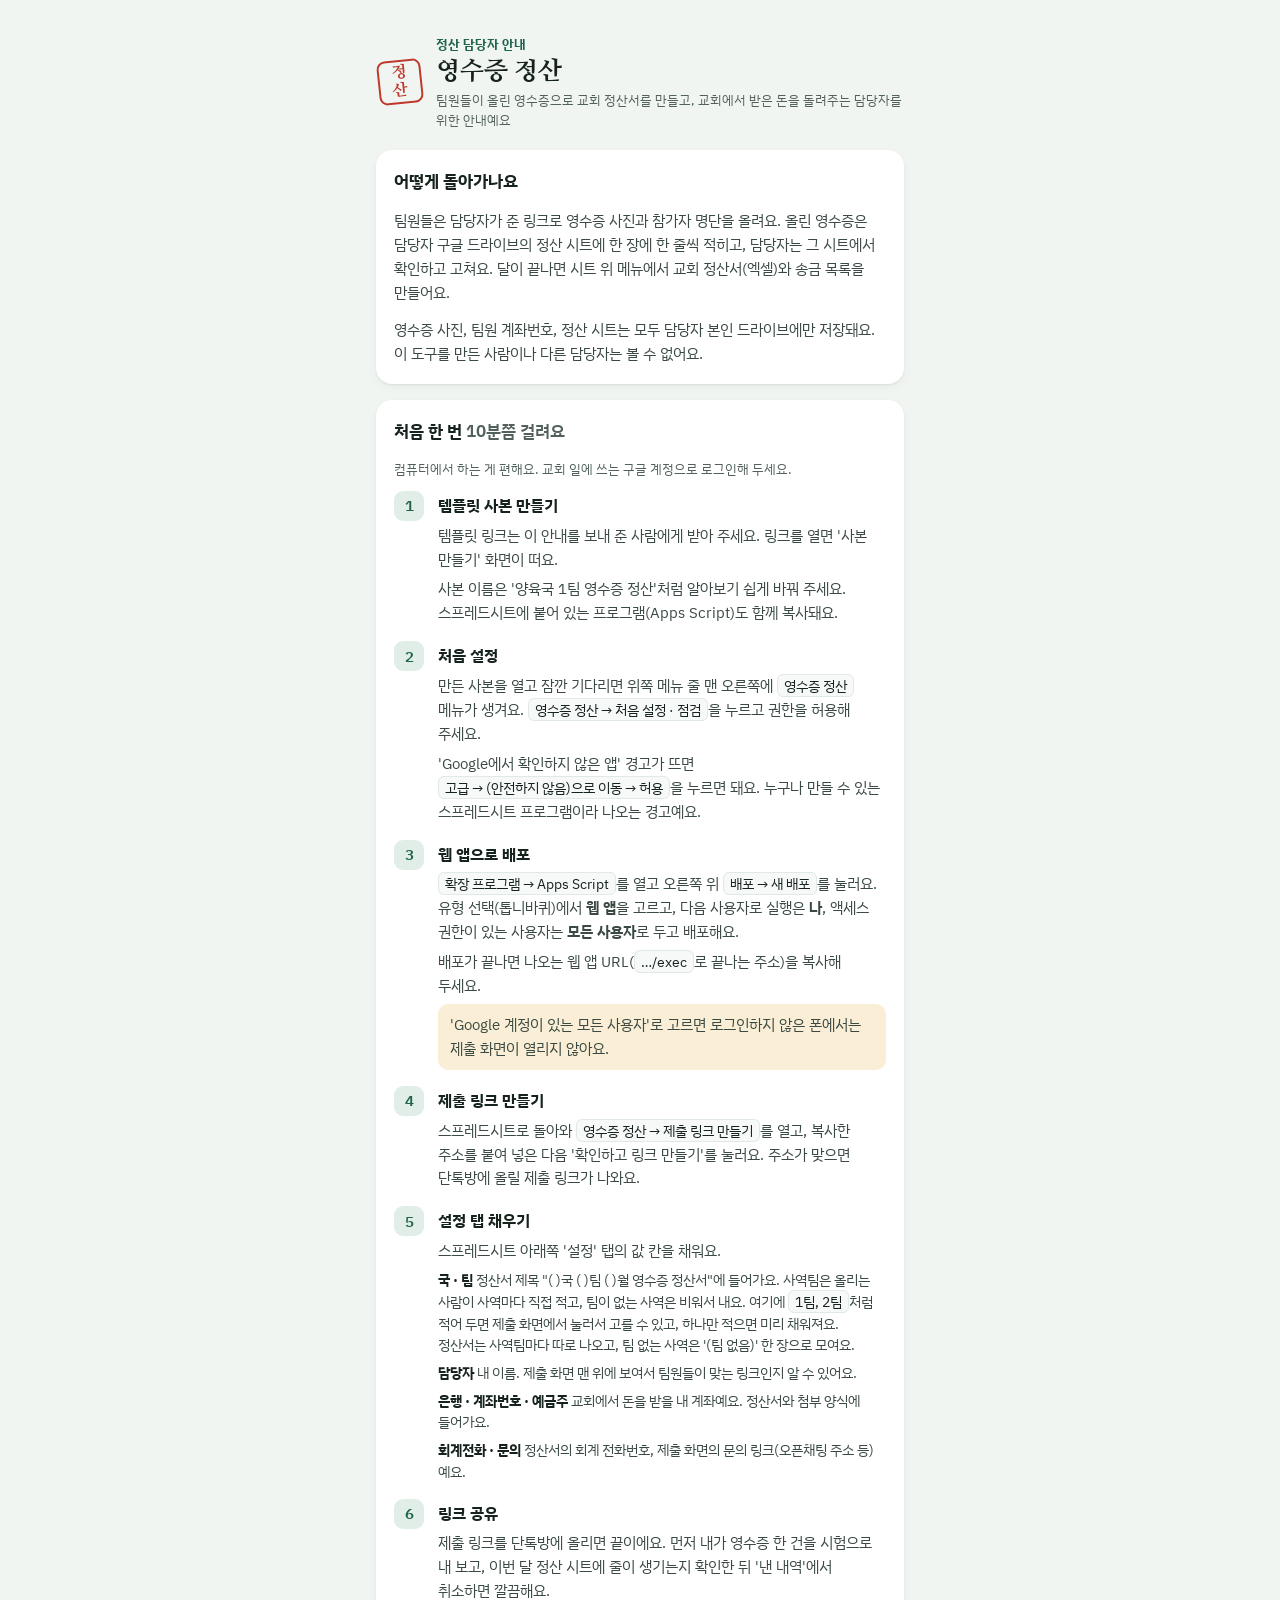
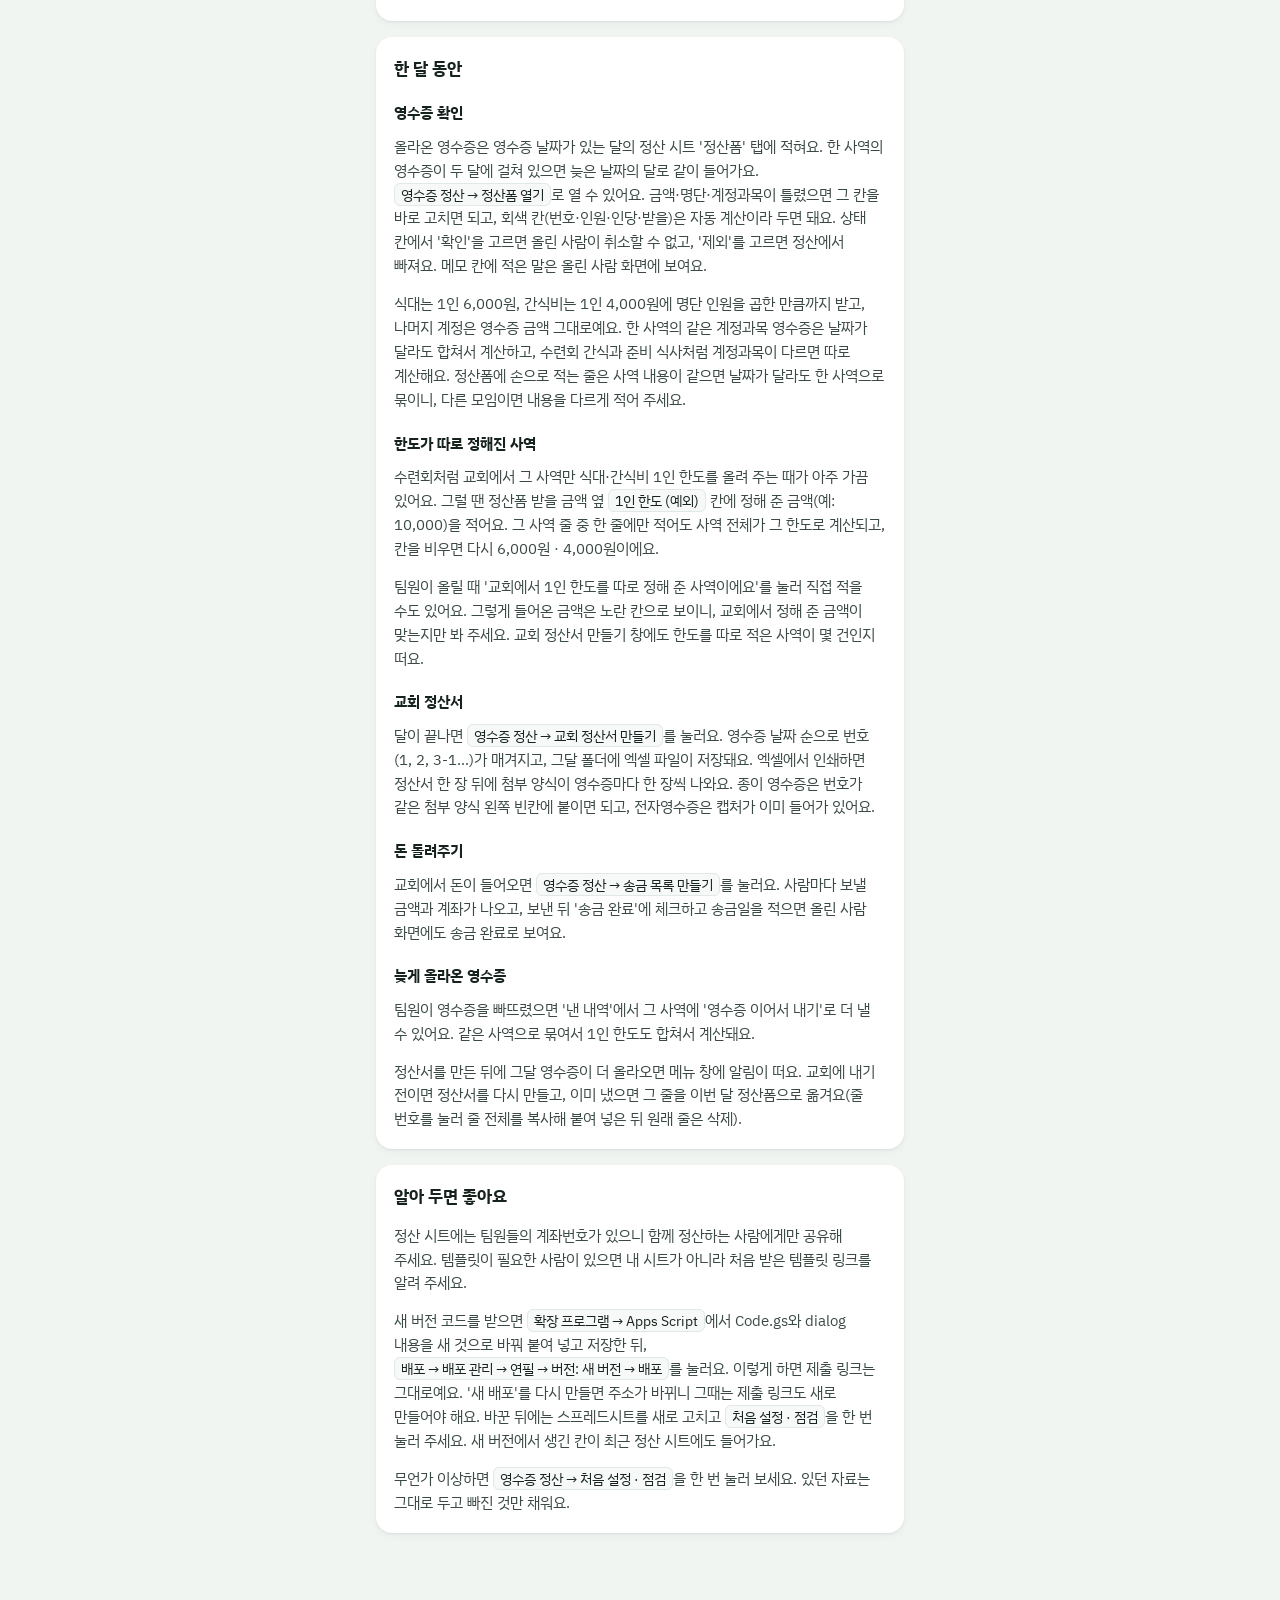
==== commit 8abd773d: "Add files via upload" ====
--- a/settle/guide.html
+++ b/settle/guide.html
@@ -75,7 +75,7 @@
         <b class="t">설정 탭 채우기</b>
         <p>스프레드시트 아래쪽 '설정' 탭의 값 칸을 채워요.</p>
         <ul class="kv">
-          <li><b>국 · 팀</b> 정산서 제목 "(  )국 (  )팀 (  )월 영수증 정산서"에 들어가요. 팀이 여럿이면 <span class="path">1팀, 2팀</span>처럼 쉼표로 적어요. 그러면 올릴 때 소속 팀을 고르고, 정산서도 팀마다 따로 나와요.</li>
+          <li><b>국 · 팀</b> 정산서 제목 "(  )국 (  )팀 (  )월 영수증 정산서"에 들어가요. 사역팀은 올리는 사람이 사역마다 직접 적고, 팀이 없는 사역은 비워서 내요. 여기에 <span class="path">1팀, 2팀</span>처럼 적어 두면 제출 화면에서 눌러서 고를 수 있고, 하나만 적으면 미리 채워져요. 정산서는 사역팀마다 따로 나오고, 팀 없는 사역은 '(팀 없음)' 한 장으로 모여요.</li>
           <li><b>담당자</b> 내 이름. 제출 화면 맨 위에 보여서 팀원들이 맞는 링크인지 알 수 있어요.</li>
           <li><b>은행 · 계좌번호 · 예금주</b> 교회에서 돈을 받을 내 계좌예요. 정산서와 첨부 양식에 들어가요.</li>
           <li><b>회계전화 · 문의</b> 정산서의 회계 전화번호, 제출 화면의 문의 링크(오픈채팅 주소 등)예요.</li>
@@ -91,16 +91,17 @@
   <section class="card" aria-labelledby="h-month">
     <h2 id="h-month">한 달 동안</h2>
     <h3>영수증 확인</h3>
-    <p class="txt">올라온 영수증은 사역일이 있는 달의 정산 시트 '정산폼' 탭에 적혀요. <span class="path">영수증 정산 → 정산폼 열기</span>로 열 수 있어요. 금액·명단·계정과목이 틀렸으면 그 칸을 바로 고치면 되고, 회색 칸(번호·인원·인당·받을)은 자동 계산이라 두면 돼요. 상태 칸에서 '확인'을 고르면 올린 사람이 취소할 수 없고, '제외'를 고르면 정산에서 빠져요. 메모 칸에 적은 말은 올린 사람 화면에 보여요.</p>
-    <p class="txt">식대는 1인 6,000원, 간식비는 1인 4,000원에 명단 인원을 곱한 만큼까지 받고, 나머지 계정은 영수증 금액 그대로예요. 한 사역에 영수증이 여러 장이면 합쳐서 계산해요.</p>
+    <p class="txt">올라온 영수증은 영수증 날짜가 있는 달의 정산 시트 '정산폼' 탭에 적혀요. 한 사역의 영수증이 두 달에 걸쳐 있으면 늦은 날짜의 달로 같이 들어가요. <span class="path">영수증 정산 → 정산폼 열기</span>로 열 수 있어요. 금액·명단·계정과목이 틀렸으면 그 칸을 바로 고치면 되고, 회색 칸(번호·인원·인당·받을)은 자동 계산이라 두면 돼요. 상태 칸에서 '확인'을 고르면 올린 사람이 취소할 수 없고, '제외'를 고르면 정산에서 빠져요. 메모 칸에 적은 말은 올린 사람 화면에 보여요.</p>
+    <p class="txt">식대는 1인 6,000원, 간식비는 1인 4,000원에 명단 인원을 곱한 만큼까지 받고, 나머지 계정은 영수증 금액 그대로예요. 한 사역의 같은 계정과목 영수증은 날짜가 달라도 합쳐서 계산하고, 수련회 간식과 준비 식사처럼 계정과목이 다르면 따로 계산해요. 정산폼에 손으로 적는 줄은 사역 내용이 같으면 날짜가 달라도 한 사역으로 묶이니, 다른 모임이면 내용을 다르게 적어 주세요.</p>
     <h3>한도가 따로 정해진 사역</h3>
     <p class="txt">수련회처럼 교회에서 그 사역만 식대·간식비 1인 한도를 올려 주는 때가 아주 가끔 있어요. 그럴 땐 정산폼 받을 금액 옆 <span class="path">1인 한도 (예외)</span> 칸에 정해 준 금액(예: 10,000)을 적어요. 그 사역 줄 중 한 줄에만 적어도 사역 전체가 그 한도로 계산되고, 칸을 비우면 다시 6,000원 · 4,000원이에요.</p>
     <p class="txt">팀원이 올릴 때 '교회에서 1인 한도를 따로 정해 준 사역이에요'를 눌러 직접 적을 수도 있어요. 그렇게 들어온 금액은 노란 칸으로 보이니, 교회에서 정해 준 금액이 맞는지만 봐 주세요. 교회 정산서 만들기 창에도 한도를 따로 적은 사역이 몇 건인지 떠요.</p>
     <h3>교회 정산서</h3>
-    <p class="txt">달이 끝나면 <span class="path">영수증 정산 → 교회 정산서 만들기</span>를 눌러요. 영수증에 번호(1, 2, 3-1…)가 매겨지고, 그달 폴더에 엑셀 파일이 저장돼요. 엑셀에서 인쇄하면 정산서 한 장 뒤에 첨부 양식이 영수증마다 한 장씩 나와요. 종이 영수증은 번호가 같은 첨부 양식 왼쪽 빈칸에 붙이면 되고, 전자영수증은 캡처가 이미 들어가 있어요.</p>
+    <p class="txt">달이 끝나면 <span class="path">영수증 정산 → 교회 정산서 만들기</span>를 눌러요. 영수증 날짜 순으로 번호(1, 2, 3-1…)가 매겨지고, 그달 폴더에 엑셀 파일이 저장돼요. 엑셀에서 인쇄하면 정산서 한 장 뒤에 첨부 양식이 영수증마다 한 장씩 나와요. 종이 영수증은 번호가 같은 첨부 양식 왼쪽 빈칸에 붙이면 되고, 전자영수증은 캡처가 이미 들어가 있어요.</p>
     <h3>돈 돌려주기</h3>
     <p class="txt">교회에서 돈이 들어오면 <span class="path">영수증 정산 → 송금 목록 만들기</span>를 눌러요. 사람마다 보낼 금액과 계좌가 나오고, 보낸 뒤 '송금 완료'에 체크하고 송금일을 적으면 올린 사람 화면에도 송금 완료로 보여요.</p>
     <h3>늦게 올라온 영수증</h3>
+    <p class="txt">팀원이 영수증을 빠뜨렸으면 '낸 내역'에서 그 사역에 '영수증 이어서 내기'로 더 낼 수 있어요. 같은 사역으로 묶여서 1인 한도도 합쳐서 계산돼요.</p>
     <p class="txt">정산서를 만든 뒤에 그달 영수증이 더 올라오면 메뉴 창에 알림이 떠요. 교회에 내기 전이면 정산서를 다시 만들고, 이미 냈으면 그 줄을 이번 달 정산폼으로 옮겨요(줄 번호를 눌러 줄 전체를 복사해 붙여 넣은 뒤 원래 줄은 삭제).</p>
   </section>
 
--- a/settle/style.css
+++ b/settle/style.css
@@ -229,6 +229,9 @@
 .amt input { flex: 1; min-width: 0; height: 46px; padding: 0 12px; border: 1px solid var(--line); border-radius: 10px; background: var(--surface); color: var(--ink);
              font-size: 18px; font-weight: 700; text-align: right; font-variant-numeric: tabular-nums; }
 .amt input::placeholder { color: #7B8A82; font-weight: 500; }
+/* 영수증마다 날짜 */
+.rc-date { display: flex; flex-direction: column; gap: 4px; font-size: 13px; font-weight: 600; color: var(--sub2); }
+.rc-date .inp { height: 44px; padding: 0 10px; font-size: 15px; font-weight: 500; }
 .att { display: flex; flex-wrap: wrap; align-items: center; gap: 8px; }
 .att:empty { display: none; }
 .att .tb { width: 48px; height: 48px; }
@@ -254,6 +257,13 @@
 .add-tile { display: flex; align-items: center; justify-content: center; gap: 8px; width: 100%; min-height: 54px; border: 1.5px dashed var(--ledger-line); border-radius: 12px;
             background: var(--surface2); color: var(--ledger); font-size: 15px; font-weight: 700; }
 .rc-add .row { display: flex; flex-wrap: wrap; align-items: center; justify-content: space-between; gap: 8px; font-size: 13px; color: var(--sub); }
+.rc-rule { display: flex; flex-direction: column; gap: 4px; margin-top: 10px; padding-top: 10px; border-top: 1px dashed var(--line2); font-size: 13px; line-height: 1.5; color: var(--sub); }
+.rc-rule p { margin: 0; }
+.carry { padding: 12px 14px; border-radius: 12px; background: var(--surface2); border: 1px solid var(--line2); gap: 8px; }
+.carry-h { margin: 0; font-size: 14px; font-weight: 700; color: var(--ledger); }
+.carry-dl { margin: 0; display: grid; grid-template-columns: auto minmax(0, 1fr); gap: 4px 14px; font-size: 13.5px; line-height: 1.45; }
+.carry-dl dt { color: var(--sub); }
+.carry-dl dd { margin: 0; color: var(--ink); font-weight: 600; overflow-wrap: anywhere; }
 .calc { display: flex; flex-direction: column; gap: 8px; }
 .calc:empty { display: none; }
 .sum { display: flex; flex-direction: column; gap: 6px; padding: 12px 14px; border-radius: 12px; background: var(--surface2); border: 1px solid var(--line2); }
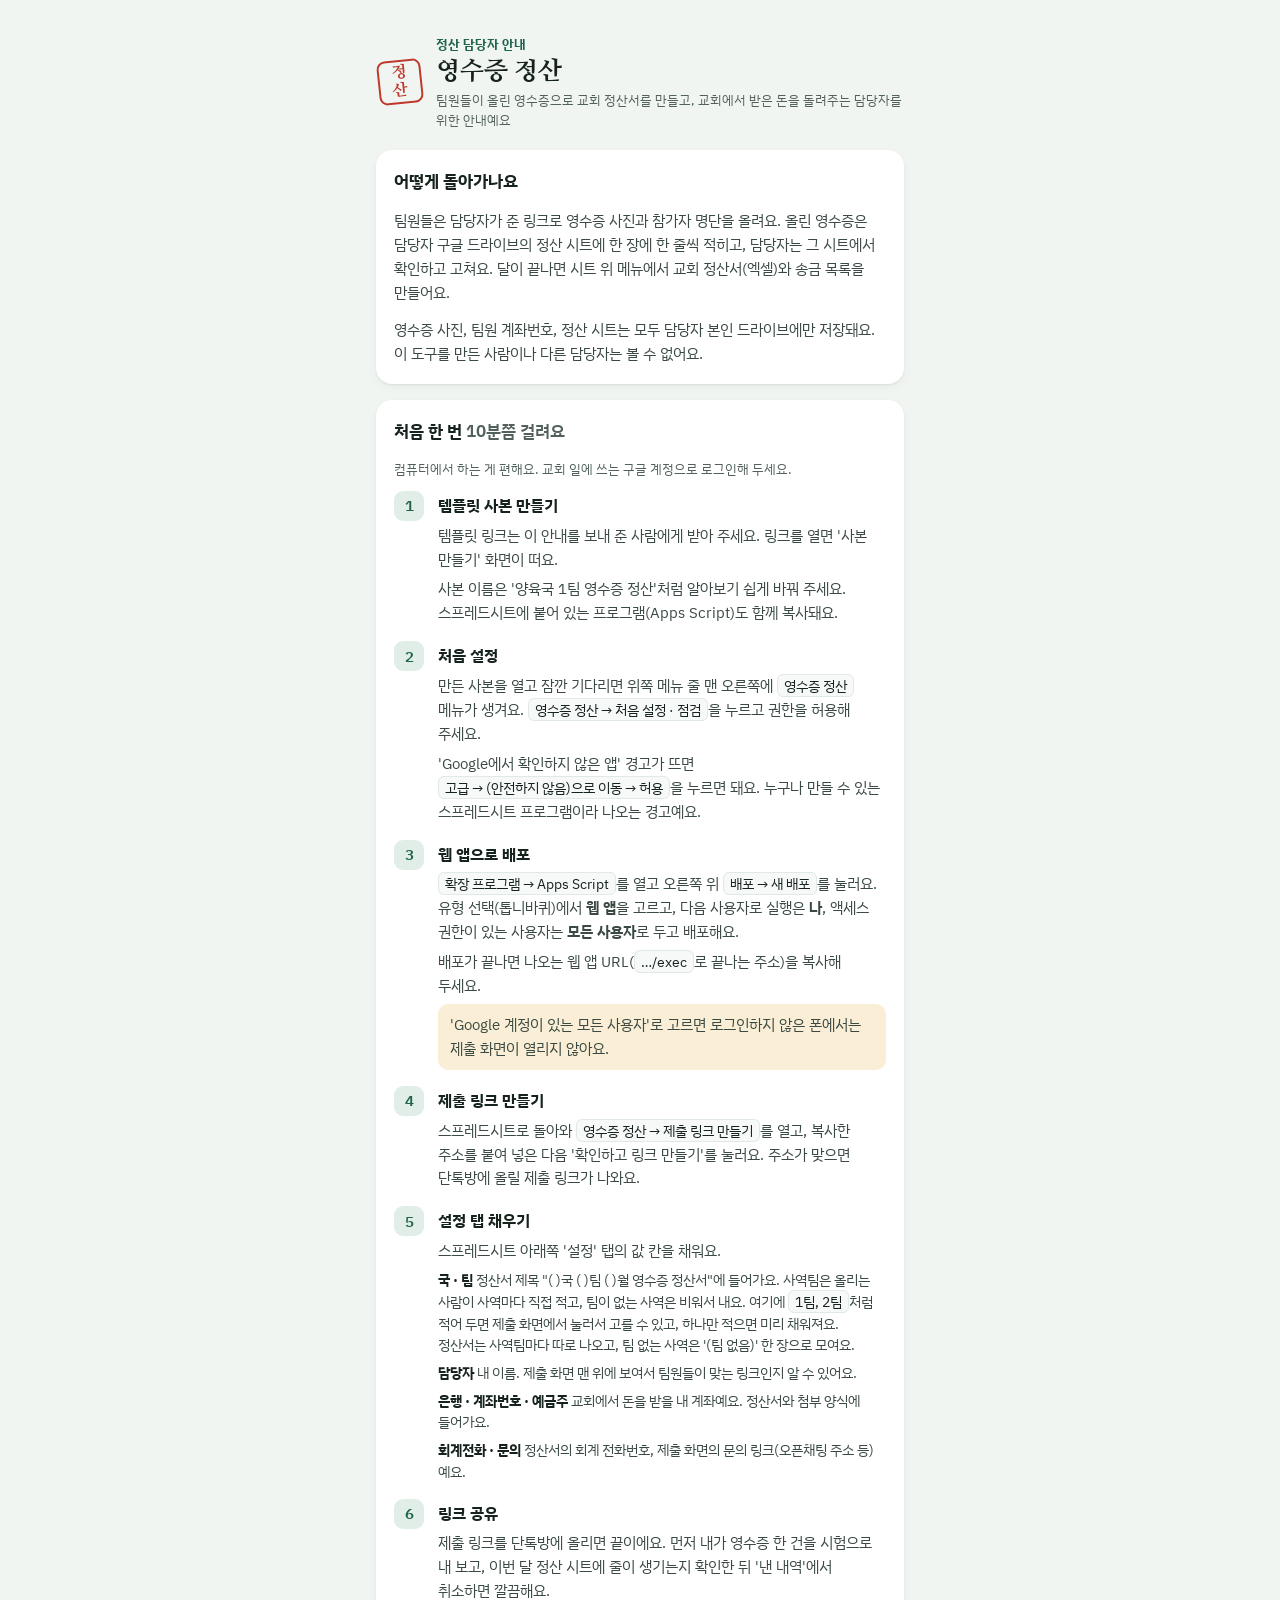
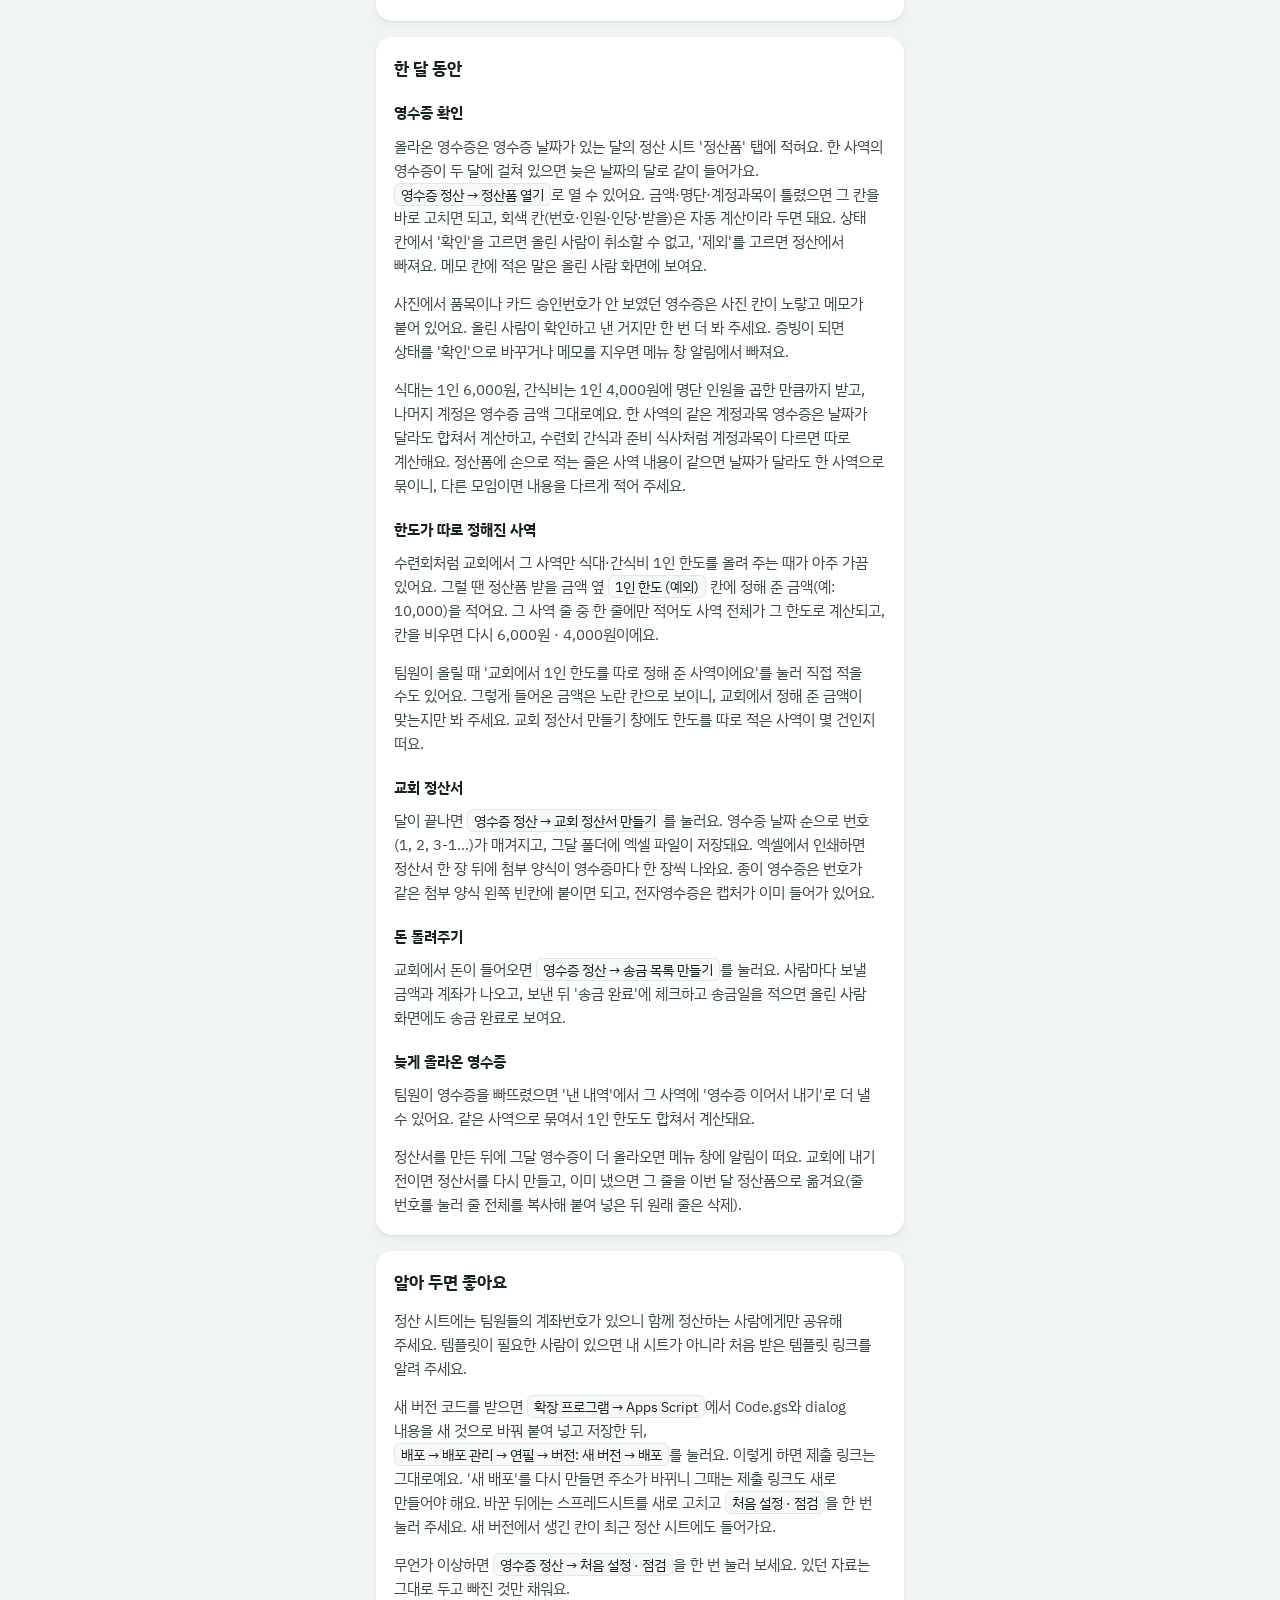
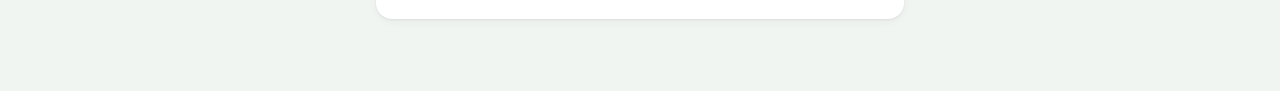
==== commit 4f0392bb: "Add files via upload" ====
--- a/settle/guide.html
+++ b/settle/guide.html
@@ -92,6 +92,7 @@
     <h2 id="h-month">한 달 동안</h2>
     <h3>영수증 확인</h3>
     <p class="txt">올라온 영수증은 영수증 날짜가 있는 달의 정산 시트 '정산폼' 탭에 적혀요. 한 사역의 영수증이 두 달에 걸쳐 있으면 늦은 날짜의 달로 같이 들어가요. <span class="path">영수증 정산 → 정산폼 열기</span>로 열 수 있어요. 금액·명단·계정과목이 틀렸으면 그 칸을 바로 고치면 되고, 회색 칸(번호·인원·인당·받을)은 자동 계산이라 두면 돼요. 상태 칸에서 '확인'을 고르면 올린 사람이 취소할 수 없고, '제외'를 고르면 정산에서 빠져요. 메모 칸에 적은 말은 올린 사람 화면에 보여요.</p>
+    <p class="txt">사진에서 품목이나 카드 승인번호가 안 보였던 영수증은 사진 칸이 노랗고 메모가 붙어 있어요. 올린 사람이 확인하고 낸 거지만 한 번 더 봐 주세요. 증빙이 되면 상태를 '확인'으로 바꾸거나 메모를 지우면 메뉴 창 알림에서 빠져요.</p>
     <p class="txt">식대는 1인 6,000원, 간식비는 1인 4,000원에 명단 인원을 곱한 만큼까지 받고, 나머지 계정은 영수증 금액 그대로예요. 한 사역의 같은 계정과목 영수증은 날짜가 달라도 합쳐서 계산하고, 수련회 간식과 준비 식사처럼 계정과목이 다르면 따로 계산해요. 정산폼에 손으로 적는 줄은 사역 내용이 같으면 날짜가 달라도 한 사역으로 묶이니, 다른 모임이면 내용을 다르게 적어 주세요.</p>
     <h3>한도가 따로 정해진 사역</h3>
     <p class="txt">수련회처럼 교회에서 그 사역만 식대·간식비 1인 한도를 올려 주는 때가 아주 가끔 있어요. 그럴 땐 정산폼 받을 금액 옆 <span class="path">1인 한도 (예외)</span> 칸에 정해 준 금액(예: 10,000)을 적어요. 그 사역 줄 중 한 줄에만 적어도 사역 전체가 그 한도로 계산되고, 칸을 비우면 다시 6,000원 · 4,000원이에요.</p>
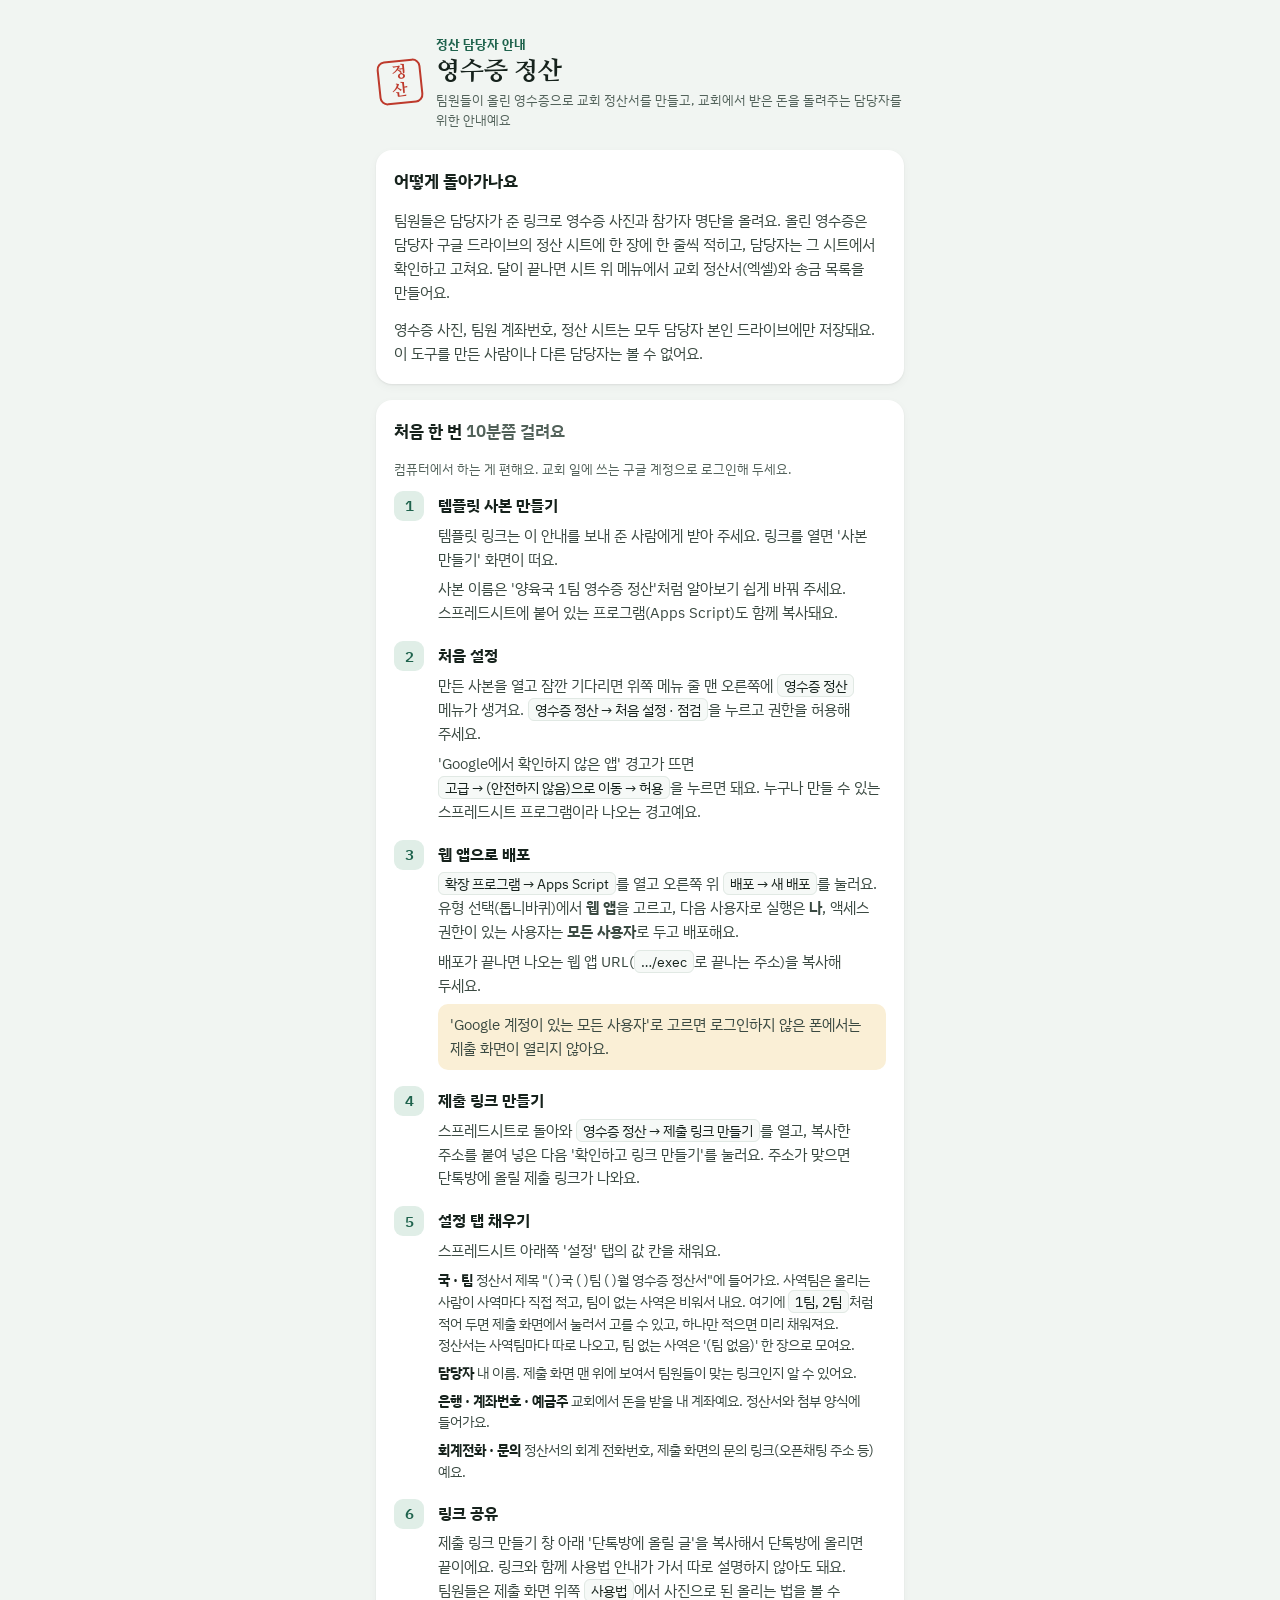
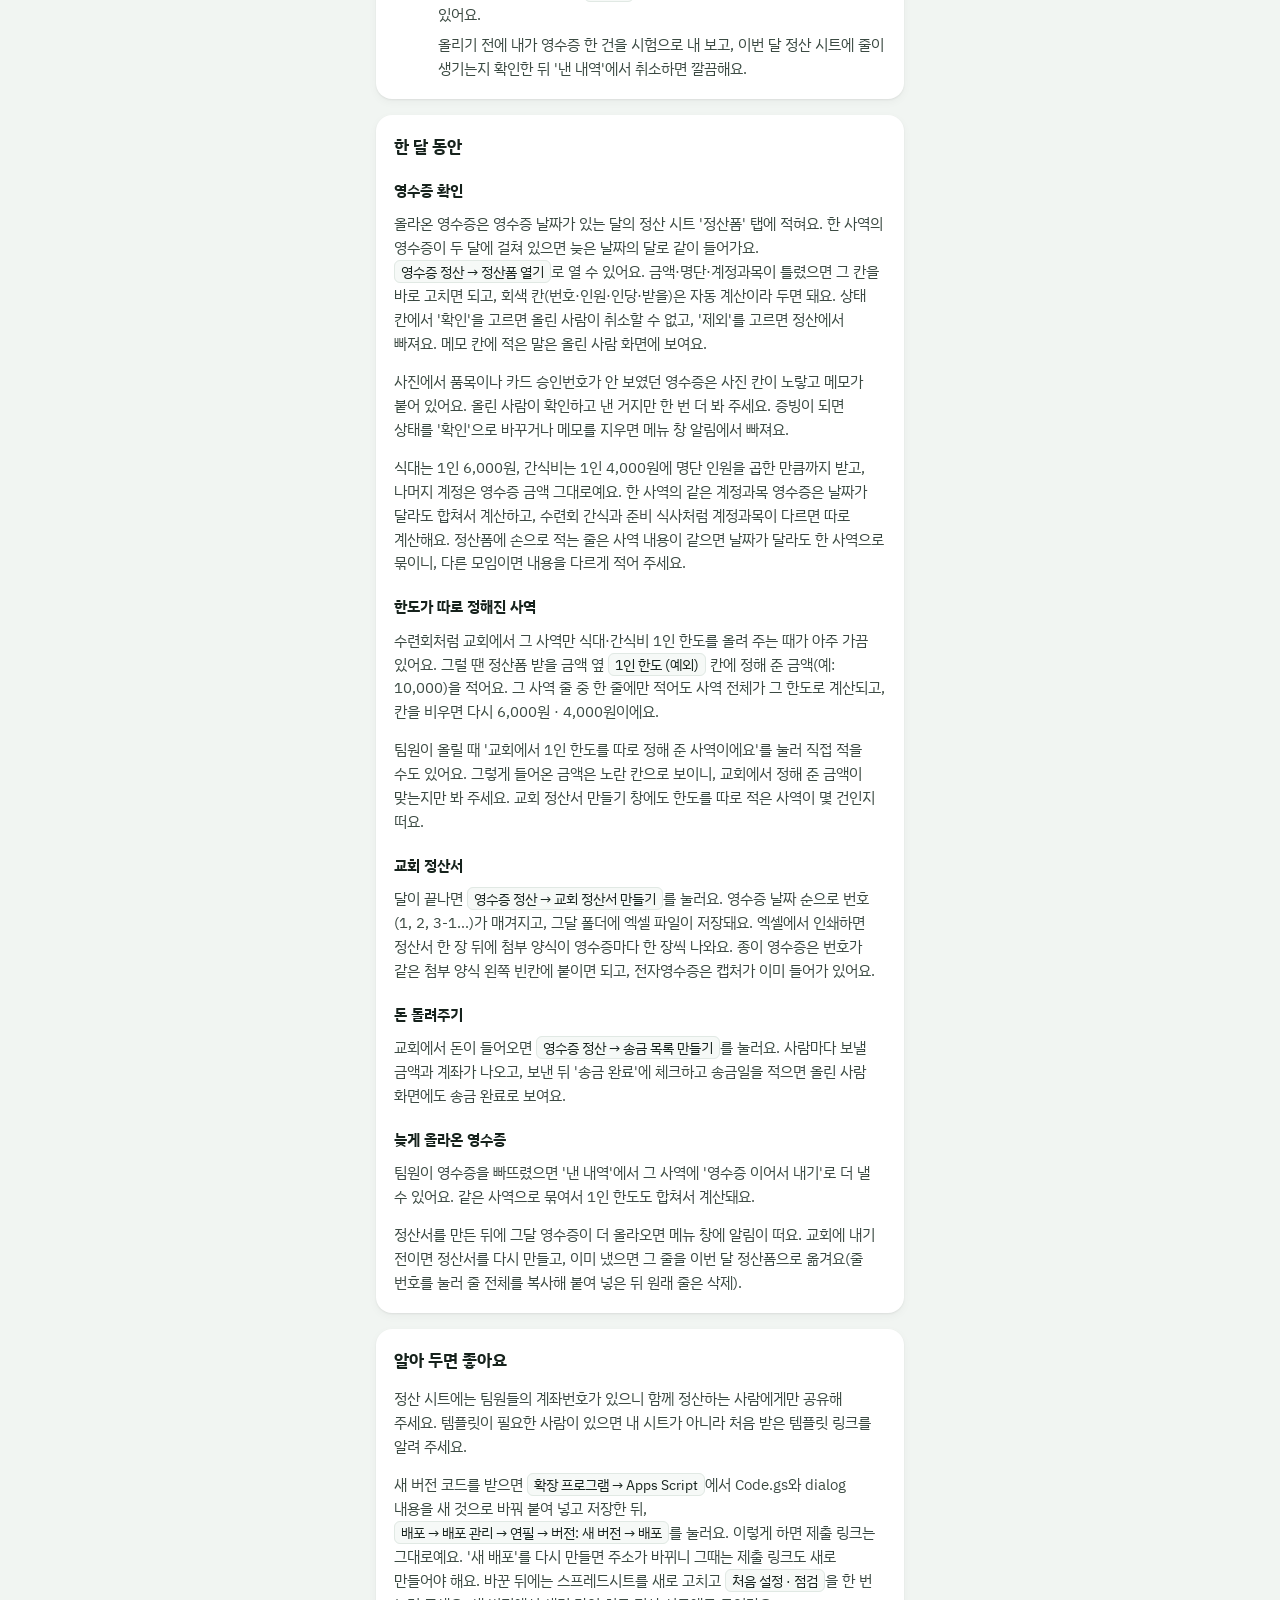
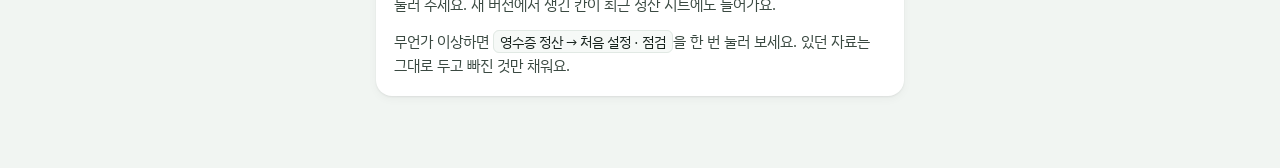
==== commit 6fd41724: "Add files via upload" ====
--- a/settle/guide.html
+++ b/settle/guide.html
@@ -83,7 +83,8 @@
       </li>
       <li>
         <b class="t">링크 공유</b>
-        <p>제출 링크를 단톡방에 올리면 끝이에요. 먼저 내가 영수증 한 건을 시험으로 내 보고, 이번 달 정산 시트에 줄이 생기는지 확인한 뒤 '낸 내역'에서 취소하면 깔끔해요.</p>
+        <p>제출 링크 만들기 창 아래 '단톡방에 올릴 글'을 복사해서 단톡방에 올리면 끝이에요. 링크와 함께 사용법 안내가 가서 따로 설명하지 않아도 돼요. 팀원들은 제출 화면 위쪽 <span class="path">사용법</span>에서 사진으로 된 올리는 법을 볼 수 있어요.</p>
+        <p>올리기 전에 내가 영수증 한 건을 시험으로 내 보고, 이번 달 정산 시트에 줄이 생기는지 확인한 뒤 '낸 내역'에서 취소하면 깔끔해요.</p>
       </li>
     </ol>
   </section>
--- a/settle/style.css
+++ b/settle/style.css
@@ -41,6 +41,7 @@
 
 /* 머리 */
 .top { display: flex; align-items: center; justify-content: space-between; gap: 12px 16px; flex-wrap: wrap; padding-top: 6px; }
+.top-acts { display: flex; gap: 8px; flex-wrap: wrap; }
 .brand { display: flex; align-items: center; gap: 14px; min-width: 0; }
 .seal { flex-shrink: 0; width: 44px; height: 44px; display: grid; place-items: center; border: 2px solid var(--seal); border-radius: 8px; color: var(--seal);
         font: 800 16px/1 var(--serif); writing-mode: vertical-rl; letter-spacing: 2px; transform: rotate(-6deg); }
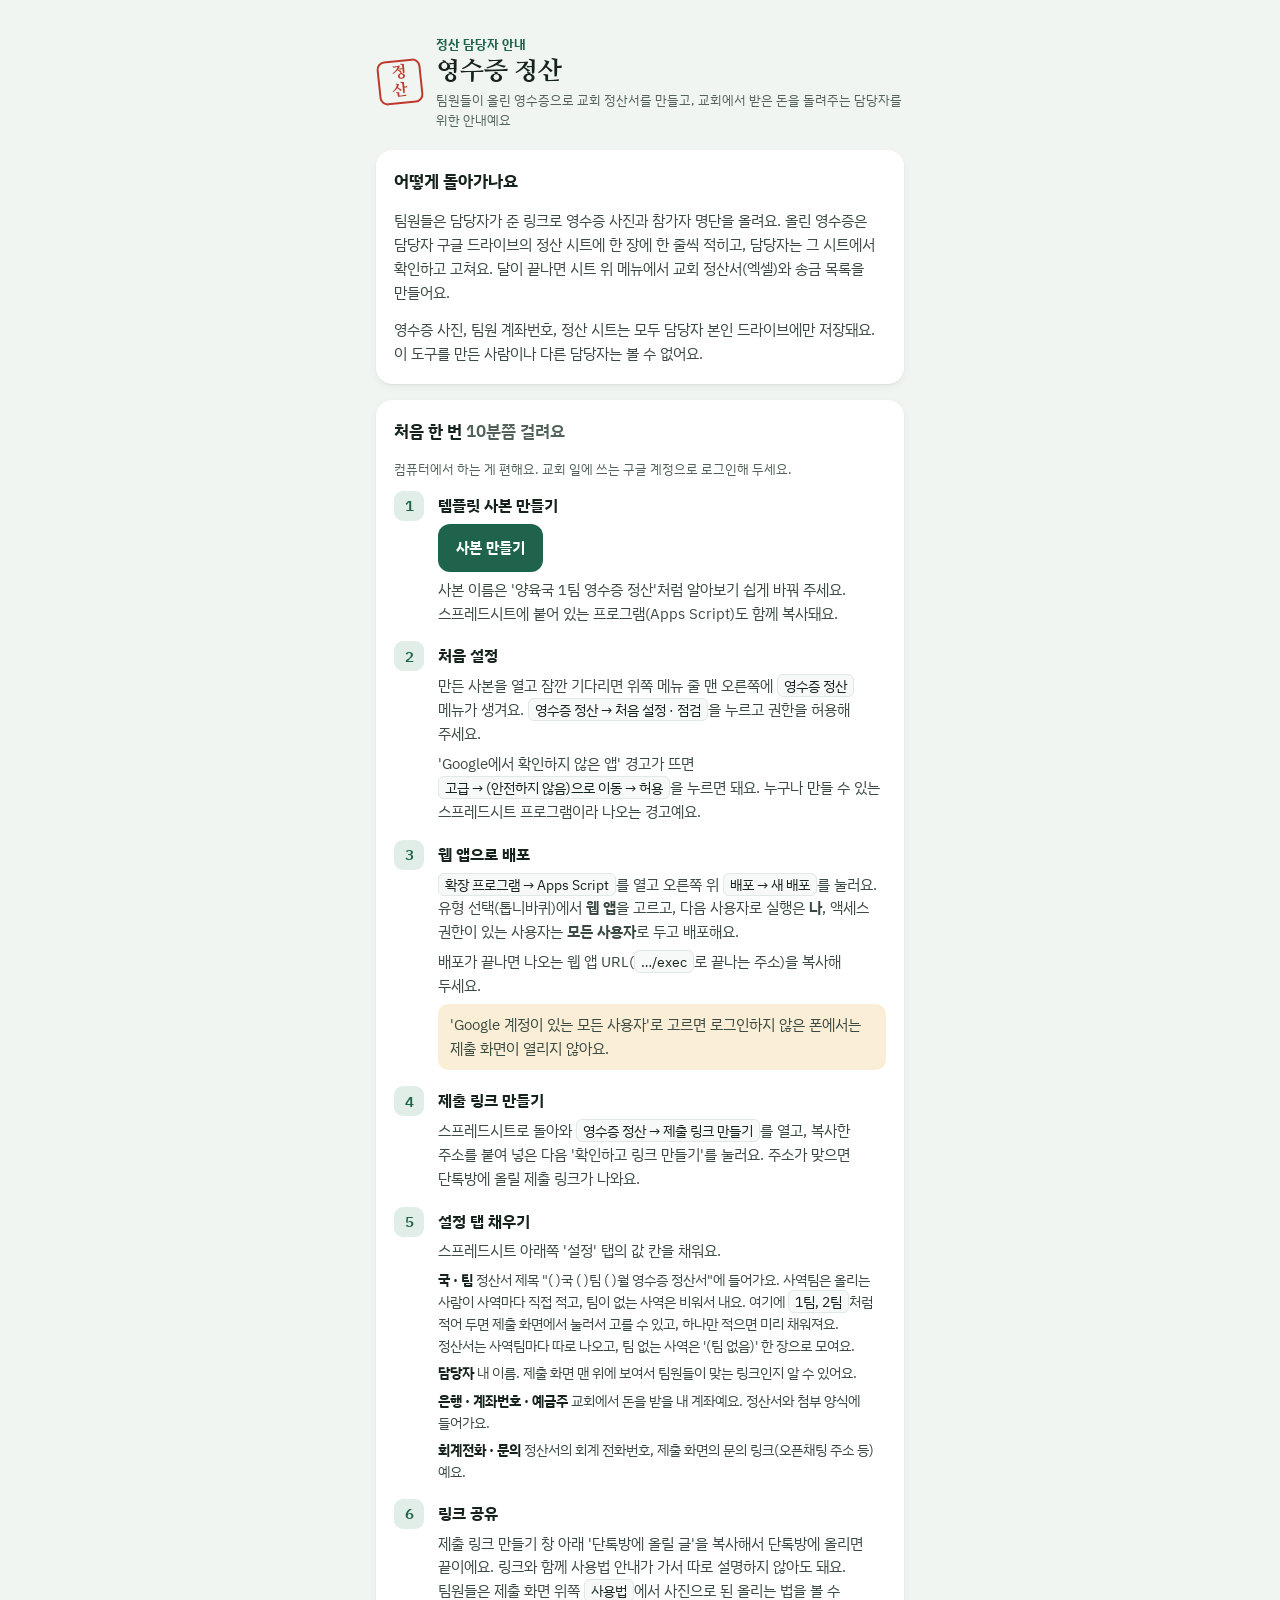
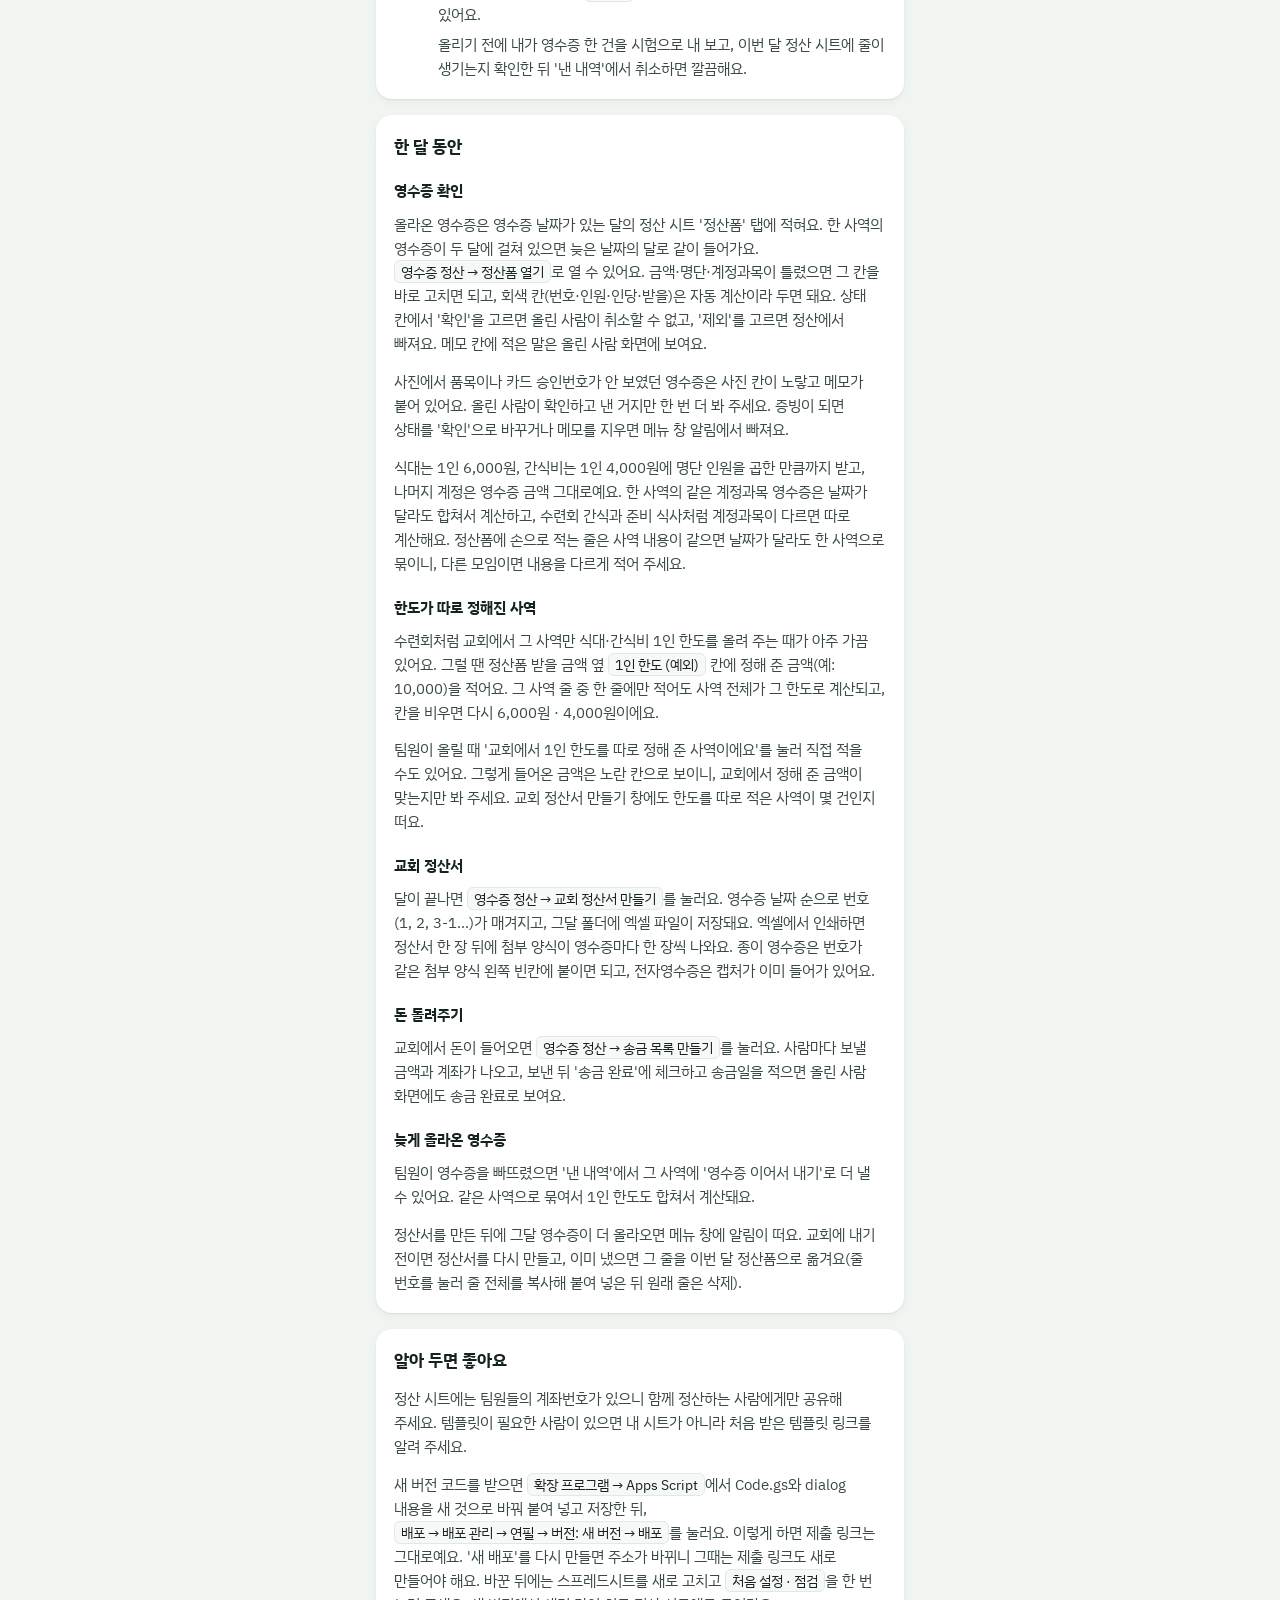
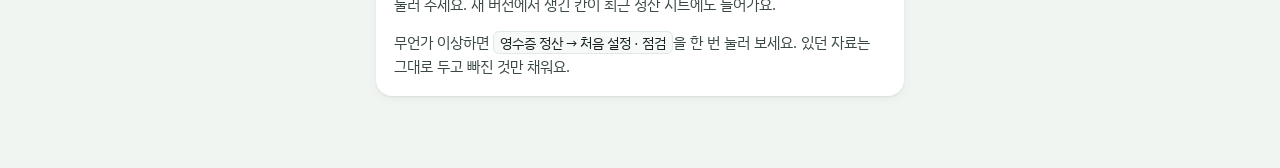
==== commit 86cbc6a9: "Update guide.html" ====
--- a/settle/guide.html
+++ b/settle/guide.html
@@ -119,7 +119,7 @@
 "use strict";
 // ★ 템플릿 스프레드시트 주소(또는 ID)를 따옴표 안에 넣으면 '템플릿 사본 만들기' 버튼이 생겨요.
 //   비워 두고 이 안내 주소 끝에 ?t=템플릿ID 를 붙여 보내도 돼요.
-const 템플릿 = "";
+const 템플릿 = "https://docs.google.com/spreadsheets/d/1U5aZntOA3IbKjjUsk2PcpdYajkGO1NAZU8YoNKrXlNU/edit?usp=sharing";
 (function () {
   function 아이디(v) {
     v = String(v || "").trim();
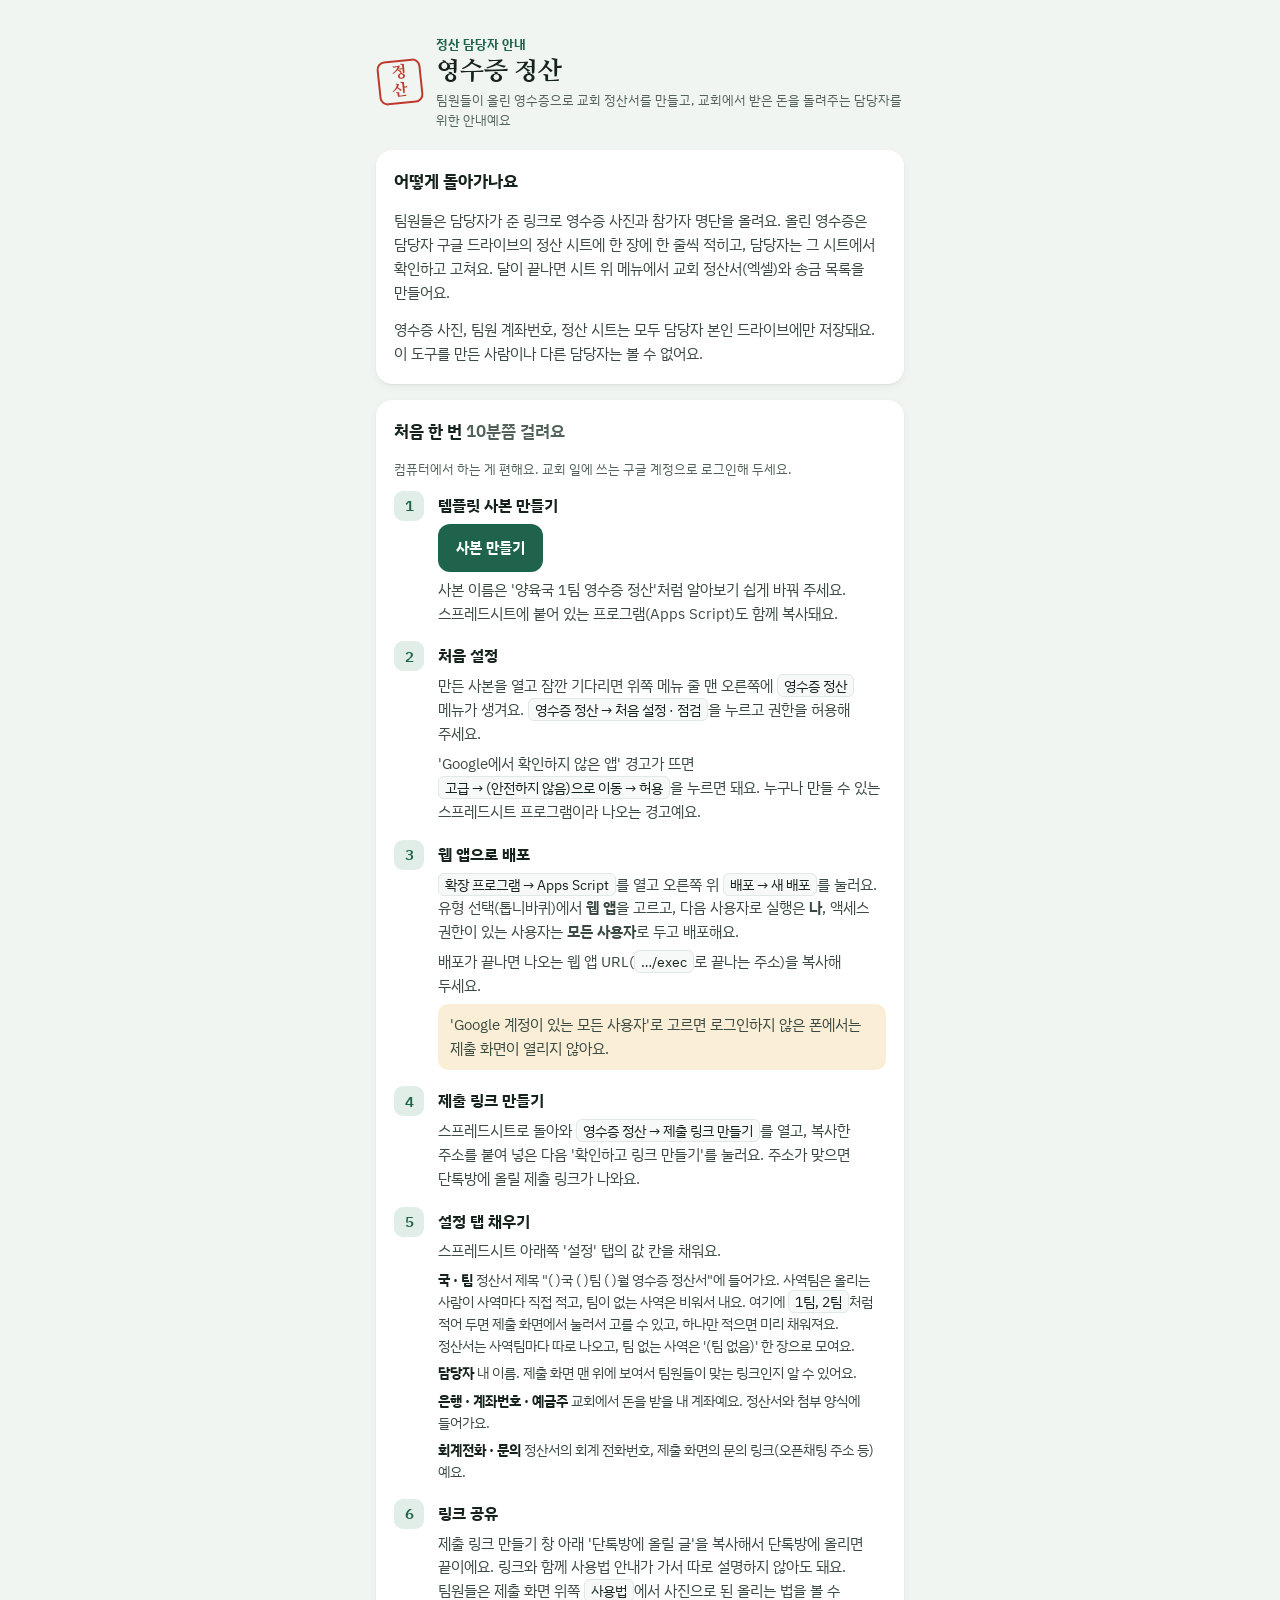
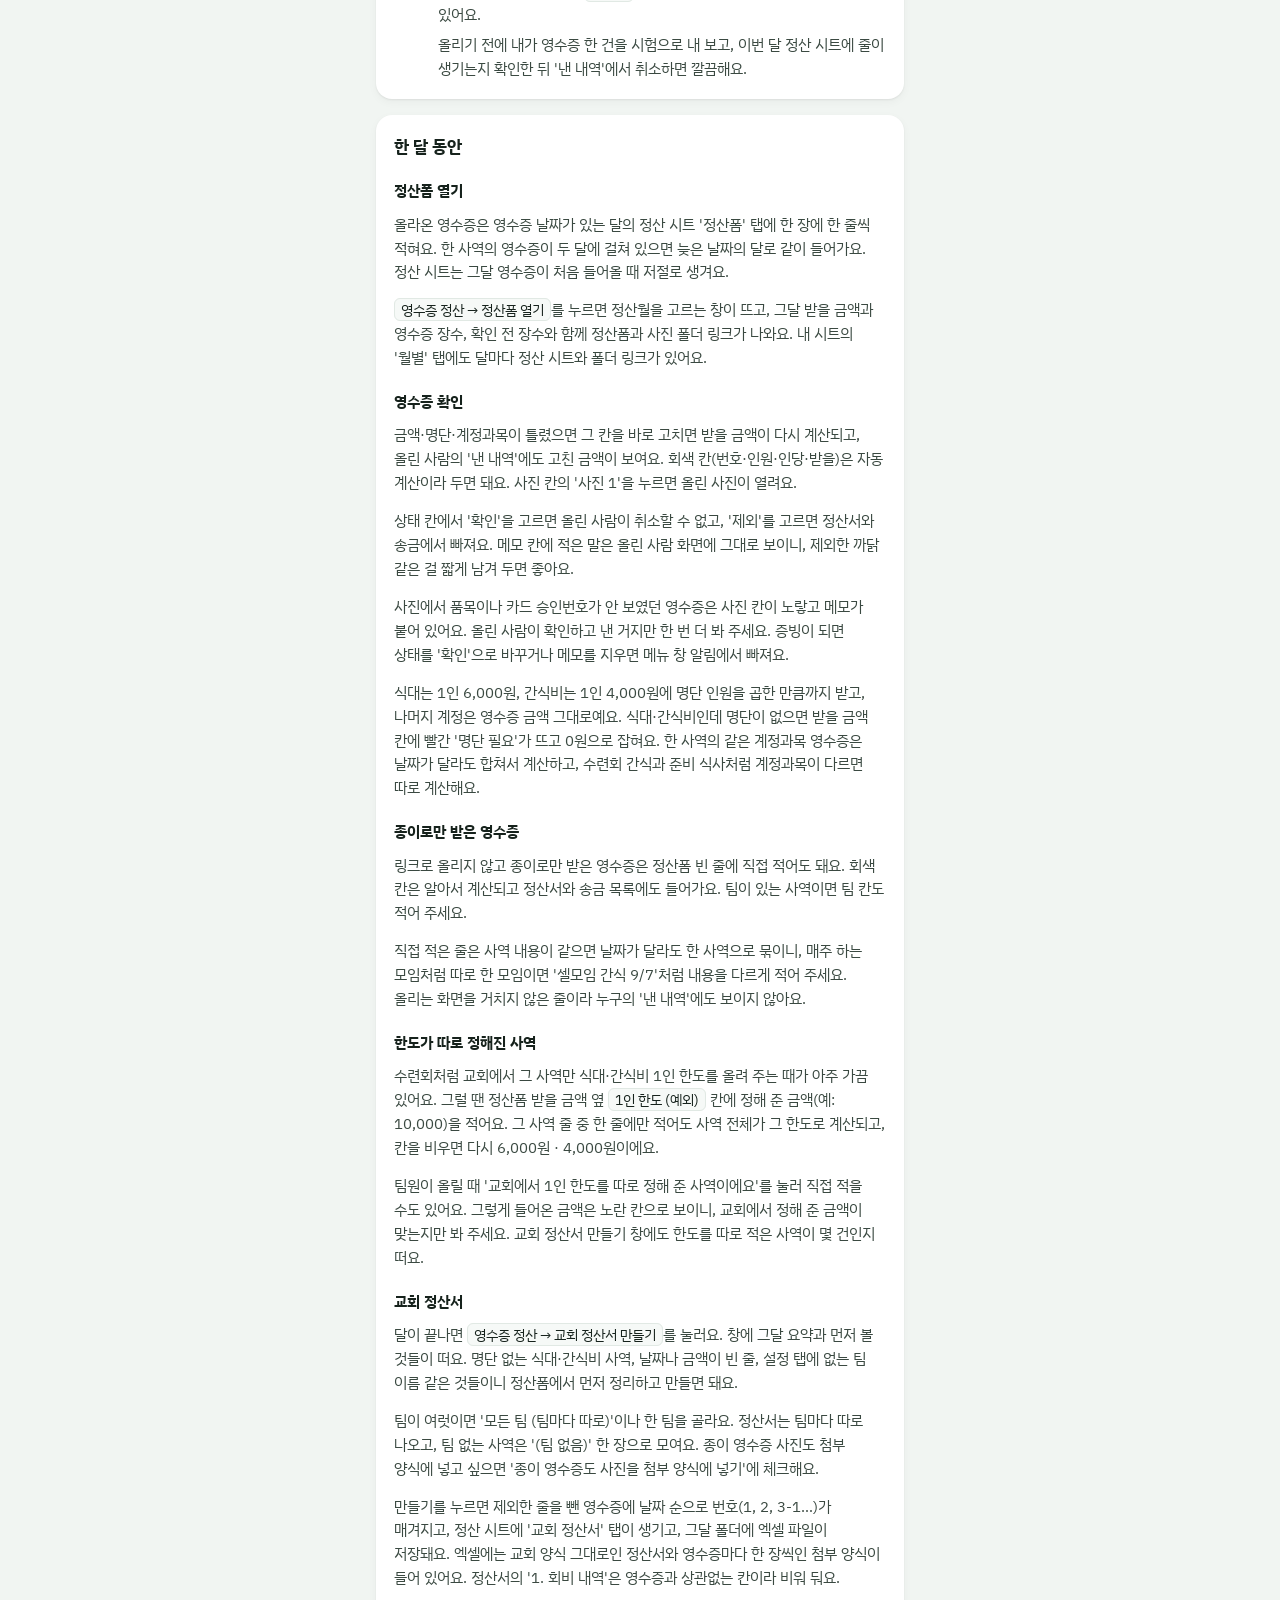
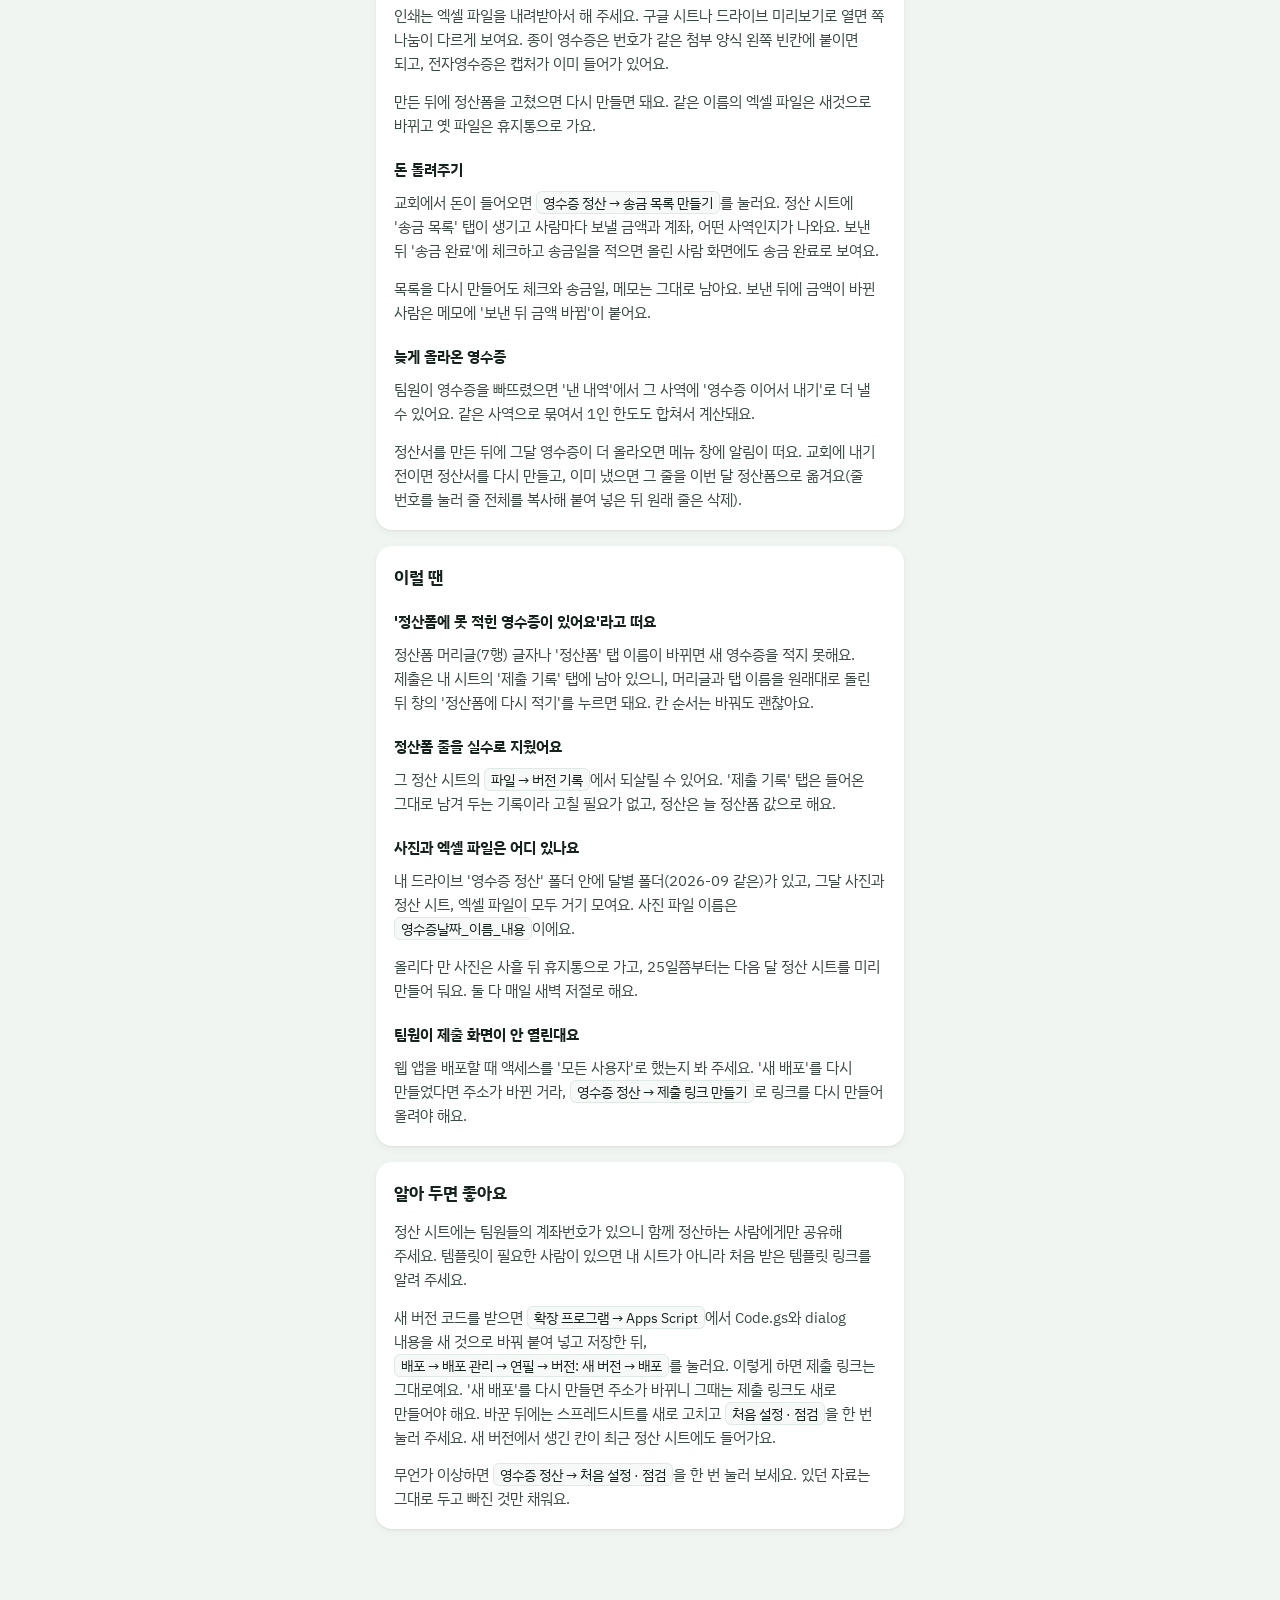
==== commit a0b0e111: "Add files via upload" ====
--- a/settle/guide.html
+++ b/settle/guide.html
@@ -91,20 +91,45 @@
 
   <section class="card" aria-labelledby="h-month">
     <h2 id="h-month">한 달 동안</h2>
+    <h3>정산폼 열기</h3>
+    <p class="txt">올라온 영수증은 영수증 날짜가 있는 달의 정산 시트 '정산폼' 탭에 한 장에 한 줄씩 적혀요. 한 사역의 영수증이 두 달에 걸쳐 있으면 늦은 날짜의 달로 같이 들어가요. 정산 시트는 그달 영수증이 처음 들어올 때 저절로 생겨요.</p>
+    <p class="txt"><span class="path">영수증 정산 → 정산폼 열기</span>를 누르면 정산월을 고르는 창이 뜨고, 그달 받을 금액과 영수증 장수, 확인 전 장수와 함께 정산폼과 사진 폴더 링크가 나와요. 내 시트의 '월별' 탭에도 달마다 정산 시트와 폴더 링크가 있어요.</p>
     <h3>영수증 확인</h3>
-    <p class="txt">올라온 영수증은 영수증 날짜가 있는 달의 정산 시트 '정산폼' 탭에 적혀요. 한 사역의 영수증이 두 달에 걸쳐 있으면 늦은 날짜의 달로 같이 들어가요. <span class="path">영수증 정산 → 정산폼 열기</span>로 열 수 있어요. 금액·명단·계정과목이 틀렸으면 그 칸을 바로 고치면 되고, 회색 칸(번호·인원·인당·받을)은 자동 계산이라 두면 돼요. 상태 칸에서 '확인'을 고르면 올린 사람이 취소할 수 없고, '제외'를 고르면 정산에서 빠져요. 메모 칸에 적은 말은 올린 사람 화면에 보여요.</p>
+    <p class="txt">금액·명단·계정과목이 틀렸으면 그 칸을 바로 고치면 받을 금액이 다시 계산되고, 올린 사람의 '낸 내역'에도 고친 금액이 보여요. 회색 칸(번호·인원·인당·받을)은 자동 계산이라 두면 돼요. 사진 칸의 '사진 1'을 누르면 올린 사진이 열려요.</p>
+    <p class="txt">상태 칸에서 '확인'을 고르면 올린 사람이 취소할 수 없고, '제외'를 고르면 정산서와 송금에서 빠져요. 메모 칸에 적은 말은 올린 사람 화면에 그대로 보이니, 제외한 까닭 같은 걸 짧게 남겨 두면 좋아요.</p>
     <p class="txt">사진에서 품목이나 카드 승인번호가 안 보였던 영수증은 사진 칸이 노랗고 메모가 붙어 있어요. 올린 사람이 확인하고 낸 거지만 한 번 더 봐 주세요. 증빙이 되면 상태를 '확인'으로 바꾸거나 메모를 지우면 메뉴 창 알림에서 빠져요.</p>
-    <p class="txt">식대는 1인 6,000원, 간식비는 1인 4,000원에 명단 인원을 곱한 만큼까지 받고, 나머지 계정은 영수증 금액 그대로예요. 한 사역의 같은 계정과목 영수증은 날짜가 달라도 합쳐서 계산하고, 수련회 간식과 준비 식사처럼 계정과목이 다르면 따로 계산해요. 정산폼에 손으로 적는 줄은 사역 내용이 같으면 날짜가 달라도 한 사역으로 묶이니, 다른 모임이면 내용을 다르게 적어 주세요.</p>
+    <p class="txt">식대는 1인 6,000원, 간식비는 1인 4,000원에 명단 인원을 곱한 만큼까지 받고, 나머지 계정은 영수증 금액 그대로예요. 식대·간식비인데 명단이 없으면 받을 금액 칸에 빨간 '명단 필요'가 뜨고 0원으로 잡혀요. 한 사역의 같은 계정과목 영수증은 날짜가 달라도 합쳐서 계산하고, 수련회 간식과 준비 식사처럼 계정과목이 다르면 따로 계산해요.</p>
+    <h3>종이로만 받은 영수증</h3>
+    <p class="txt">링크로 올리지 않고 종이로만 받은 영수증은 정산폼 빈 줄에 직접 적어도 돼요. 회색 칸은 알아서 계산되고 정산서와 송금 목록에도 들어가요. 팀이 있는 사역이면 팀 칸도 적어 주세요.</p>
+    <p class="txt">직접 적은 줄은 사역 내용이 같으면 날짜가 달라도 한 사역으로 묶이니, 매주 하는 모임처럼 따로 한 모임이면 '셀모임 간식 9/7'처럼 내용을 다르게 적어 주세요. 올리는 화면을 거치지 않은 줄이라 누구의 '낸 내역'에도 보이지 않아요.</p>
     <h3>한도가 따로 정해진 사역</h3>
     <p class="txt">수련회처럼 교회에서 그 사역만 식대·간식비 1인 한도를 올려 주는 때가 아주 가끔 있어요. 그럴 땐 정산폼 받을 금액 옆 <span class="path">1인 한도 (예외)</span> 칸에 정해 준 금액(예: 10,000)을 적어요. 그 사역 줄 중 한 줄에만 적어도 사역 전체가 그 한도로 계산되고, 칸을 비우면 다시 6,000원 · 4,000원이에요.</p>
     <p class="txt">팀원이 올릴 때 '교회에서 1인 한도를 따로 정해 준 사역이에요'를 눌러 직접 적을 수도 있어요. 그렇게 들어온 금액은 노란 칸으로 보이니, 교회에서 정해 준 금액이 맞는지만 봐 주세요. 교회 정산서 만들기 창에도 한도를 따로 적은 사역이 몇 건인지 떠요.</p>
     <h3>교회 정산서</h3>
-    <p class="txt">달이 끝나면 <span class="path">영수증 정산 → 교회 정산서 만들기</span>를 눌러요. 영수증 날짜 순으로 번호(1, 2, 3-1…)가 매겨지고, 그달 폴더에 엑셀 파일이 저장돼요. 엑셀에서 인쇄하면 정산서 한 장 뒤에 첨부 양식이 영수증마다 한 장씩 나와요. 종이 영수증은 번호가 같은 첨부 양식 왼쪽 빈칸에 붙이면 되고, 전자영수증은 캡처가 이미 들어가 있어요.</p>
+    <p class="txt">달이 끝나면 <span class="path">영수증 정산 → 교회 정산서 만들기</span>를 눌러요. 창에 그달 요약과 먼저 볼 것들이 떠요. 명단 없는 식대·간식비 사역, 날짜나 금액이 빈 줄, 설정 탭에 없는 팀 이름 같은 것들이니 정산폼에서 먼저 정리하고 만들면 돼요.</p>
+    <p class="txt">팀이 여럿이면 '모든 팀 (팀마다 따로)'이나 한 팀을 골라요. 정산서는 팀마다 따로 나오고, 팀 없는 사역은 '(팀 없음)' 한 장으로 모여요. 종이 영수증 사진도 첨부 양식에 넣고 싶으면 '종이 영수증도 사진을 첨부 양식에 넣기'에 체크해요.</p>
+    <p class="txt">만들기를 누르면 제외한 줄을 뺀 영수증에 날짜 순으로 번호(1, 2, 3-1…)가 매겨지고, 정산 시트에 '교회 정산서' 탭이 생기고, 그달 폴더에 엑셀 파일이 저장돼요. 엑셀에는 교회 양식 그대로인 정산서와 영수증마다 한 장씩인 첨부 양식이 들어 있어요. 정산서의 '1. 회비 내역'은 영수증과 상관없는 칸이라 비워 둬요.</p>
+    <p class="txt">인쇄는 엑셀 파일을 내려받아서 해 주세요. 구글 시트나 드라이브 미리보기로 열면 쪽 나눔이 다르게 보여요. 종이 영수증은 번호가 같은 첨부 양식 왼쪽 빈칸에 붙이면 되고, 전자영수증은 캡처가 이미 들어가 있어요.</p>
+    <p class="txt">만든 뒤에 정산폼을 고쳤으면 다시 만들면 돼요. 같은 이름의 엑셀 파일은 새것으로 바뀌고 옛 파일은 휴지통으로 가요.</p>
     <h3>돈 돌려주기</h3>
-    <p class="txt">교회에서 돈이 들어오면 <span class="path">영수증 정산 → 송금 목록 만들기</span>를 눌러요. 사람마다 보낼 금액과 계좌가 나오고, 보낸 뒤 '송금 완료'에 체크하고 송금일을 적으면 올린 사람 화면에도 송금 완료로 보여요.</p>
+    <p class="txt">교회에서 돈이 들어오면 <span class="path">영수증 정산 → 송금 목록 만들기</span>를 눌러요. 정산 시트에 '송금 목록' 탭이 생기고 사람마다 보낼 금액과 계좌, 어떤 사역인지가 나와요. 보낸 뒤 '송금 완료'에 체크하고 송금일을 적으면 올린 사람 화면에도 송금 완료로 보여요.</p>
+    <p class="txt">목록을 다시 만들어도 체크와 송금일, 메모는 그대로 남아요. 보낸 뒤에 금액이 바뀐 사람은 메모에 '보낸 뒤 금액 바뀜'이 붙어요.</p>
     <h3>늦게 올라온 영수증</h3>
     <p class="txt">팀원이 영수증을 빠뜨렸으면 '낸 내역'에서 그 사역에 '영수증 이어서 내기'로 더 낼 수 있어요. 같은 사역으로 묶여서 1인 한도도 합쳐서 계산돼요.</p>
     <p class="txt">정산서를 만든 뒤에 그달 영수증이 더 올라오면 메뉴 창에 알림이 떠요. 교회에 내기 전이면 정산서를 다시 만들고, 이미 냈으면 그 줄을 이번 달 정산폼으로 옮겨요(줄 번호를 눌러 줄 전체를 복사해 붙여 넣은 뒤 원래 줄은 삭제).</p>
+  </section>
+
+  <section class="card" aria-labelledby="h-faq">
+    <h2 id="h-faq">이럴 땐</h2>
+    <h3>'정산폼에 못 적힌 영수증이 있어요'라고 떠요</h3>
+    <p class="txt">정산폼 머리글(7행) 글자나 '정산폼' 탭 이름이 바뀌면 새 영수증을 적지 못해요. 제출은 내 시트의 '제출 기록' 탭에 남아 있으니, 머리글과 탭 이름을 원래대로 돌린 뒤 창의 '정산폼에 다시 적기'를 누르면 돼요. 칸 순서는 바꿔도 괜찮아요.</p>
+    <h3>정산폼 줄을 실수로 지웠어요</h3>
+    <p class="txt">그 정산 시트의 <span class="path">파일 → 버전 기록</span>에서 되살릴 수 있어요. '제출 기록' 탭은 들어온 그대로 남겨 두는 기록이라 고칠 필요가 없고, 정산은 늘 정산폼 값으로 해요.</p>
+    <h3>사진과 엑셀 파일은 어디 있나요</h3>
+    <p class="txt">내 드라이브 '영수증 정산' 폴더 안에 달별 폴더(2026-09 같은)가 있고, 그달 사진과 정산 시트, 엑셀 파일이 모두 거기 모여요. 사진 파일 이름은 <span class="path">영수증날짜_이름_내용</span>이에요.</p>
+    <p class="txt">올리다 만 사진은 사흘 뒤 휴지통으로 가고, 25일쯤부터는 다음 달 정산 시트를 미리 만들어 둬요. 둘 다 매일 새벽 저절로 해요.</p>
+    <h3>팀원이 제출 화면이 안 열린대요</h3>
+    <p class="txt">웹 앱을 배포할 때 액세스를 '모든 사용자'로 했는지 봐 주세요. '새 배포'를 다시 만들었다면 주소가 바뀐 거라, <span class="path">영수증 정산 → 제출 링크 만들기</span>로 링크를 다시 만들어 올려야 해요.</p>
   </section>
 
   <section class="card" aria-labelledby="h-tips">
